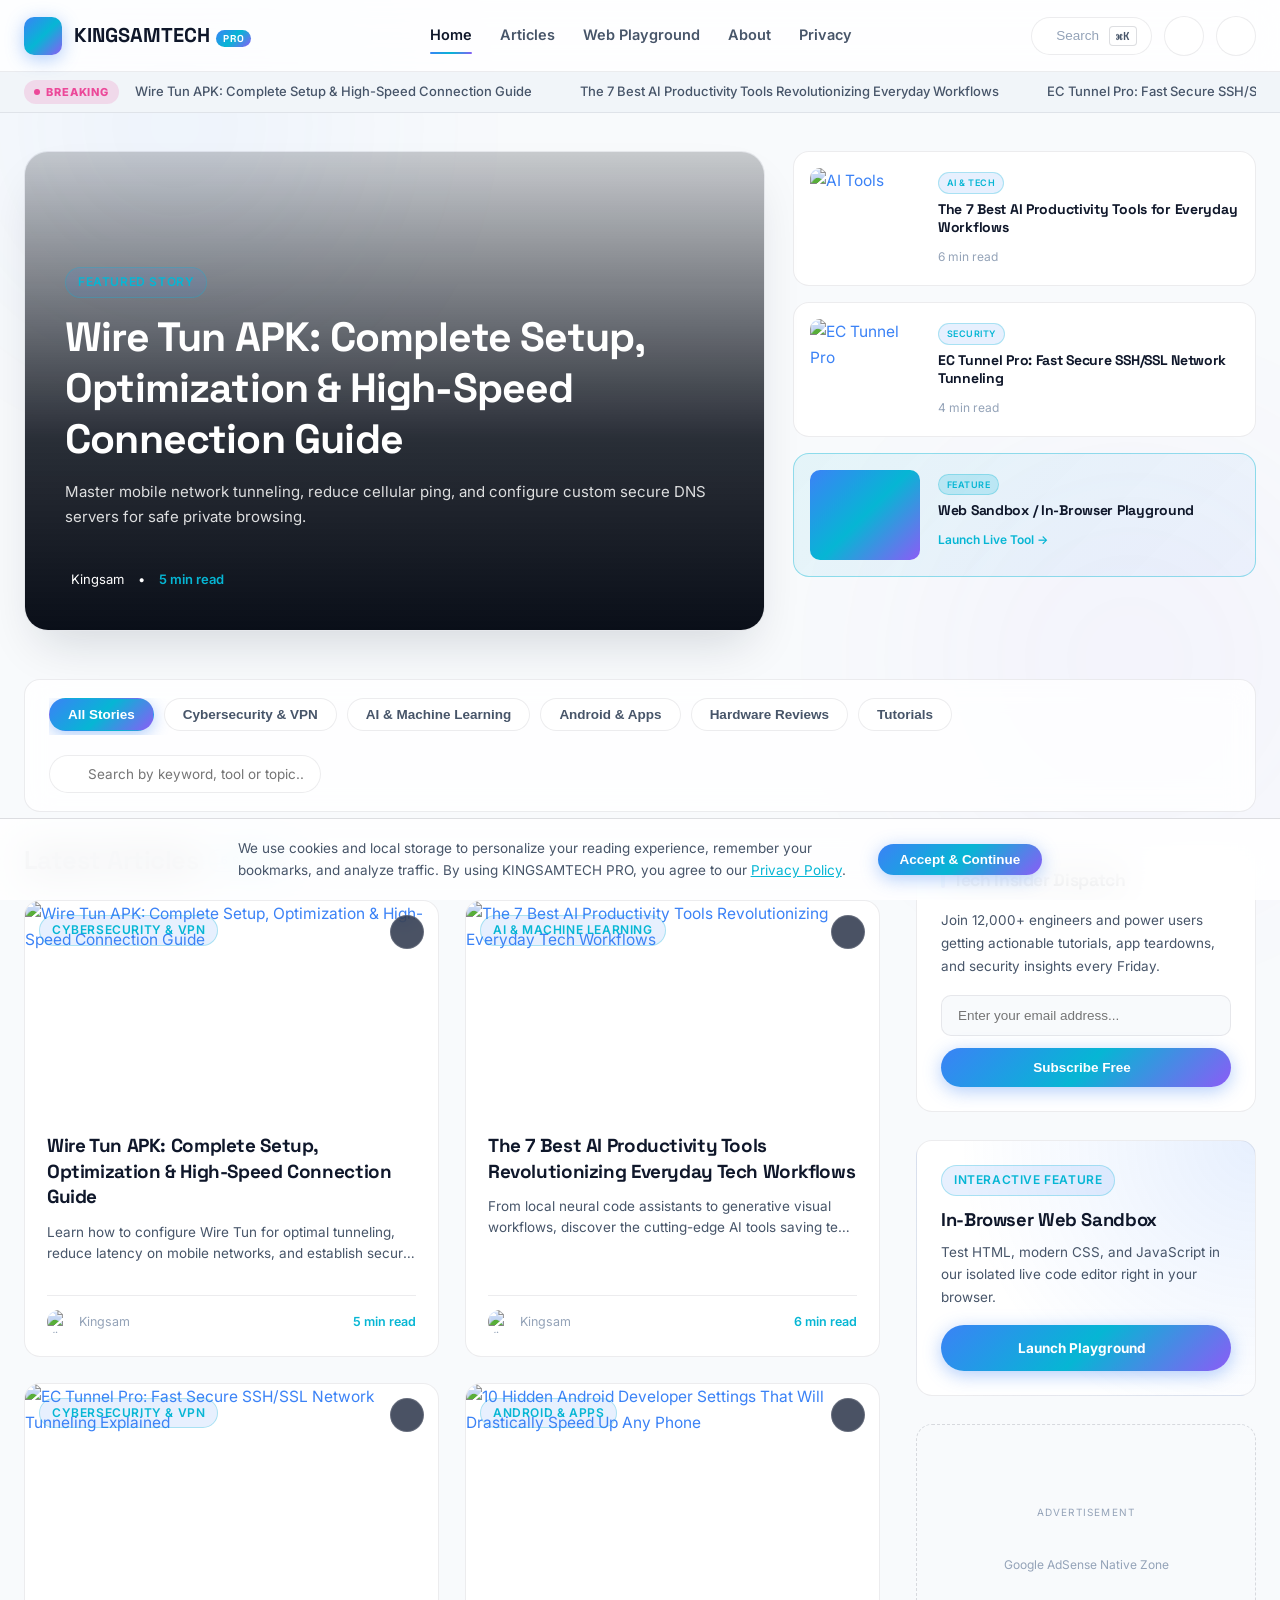
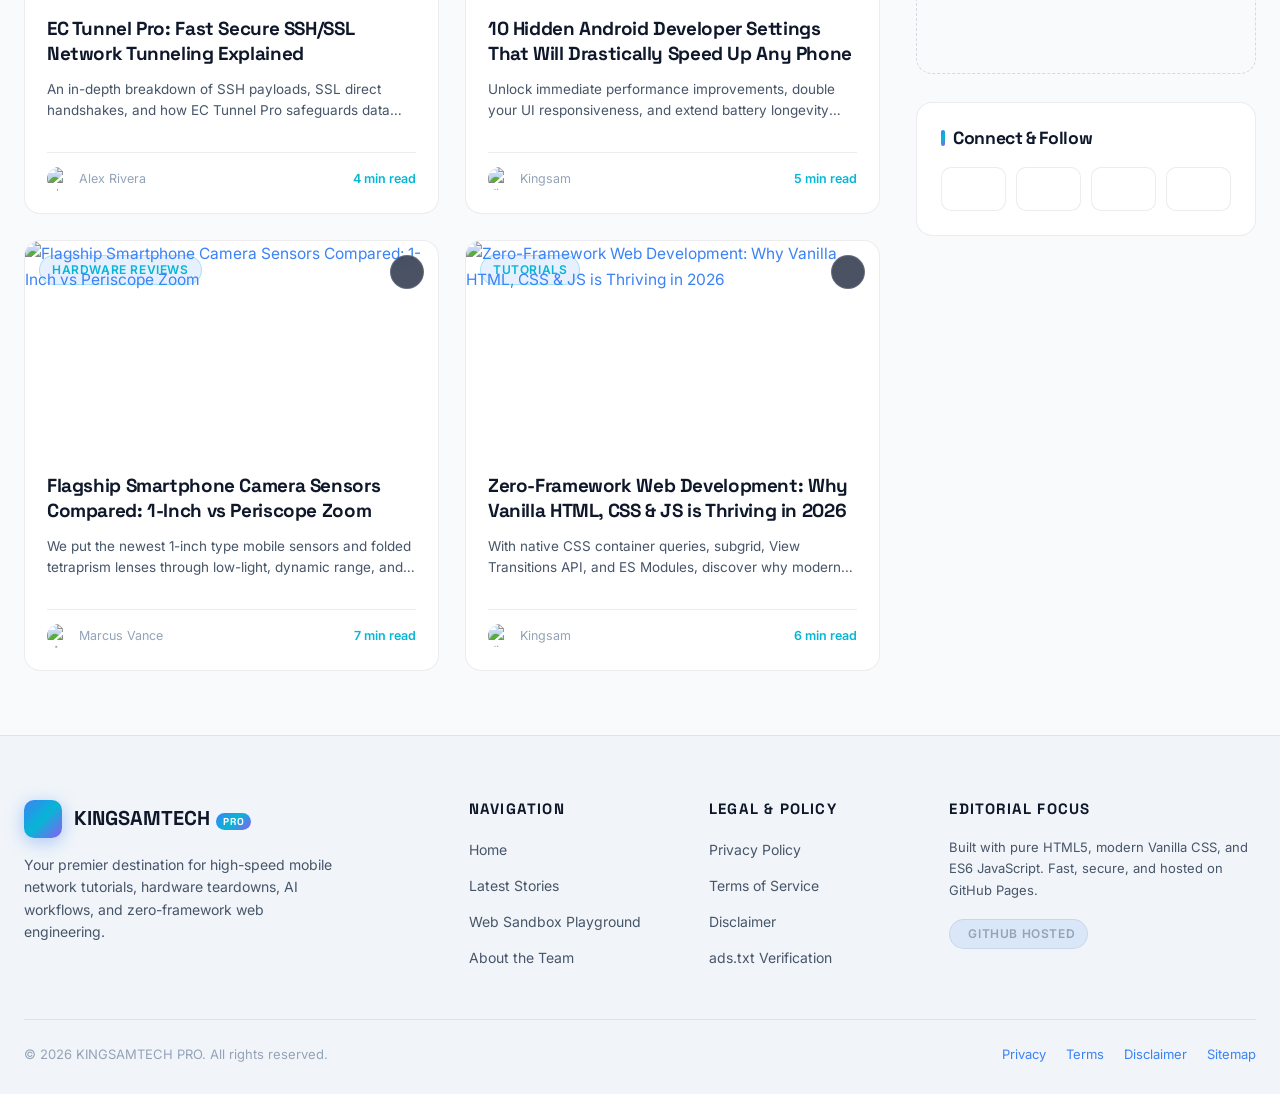
==== index.html @ 5df9e719 "feat: initial release of KINGSAMTECH PRO modern tech blog" ====
<!DOCTYPE html>
<html lang="en" data-theme="dark">
<head>
  <meta charset="UTF-8"/>
  <meta name="viewport" content="width=device-width, initial-scale=1.0"/>
  <title>KINGSAMTECH PRO — Modern Tech News, Reviews &amp; Tutorials</title>
  <meta name="description" content="Discover cutting-edge technology reviews, AI workflows, Android optimization guides, network security tutorials, and modern digital insights."/>
  <meta name="theme-color" content="#050a14"/>

  <!-- Open Graph & Social Meta -->
  <meta property="og:type" content="website"/>
  <meta property="og:title" content="KINGSAMTECH PRO — Modern Tech News, Reviews &amp; Tutorials"/>
  <meta property="og:description" content="The premier destination for in-depth tech tutorials, gadget teardowns, and AI productivity tools."/>
  <meta property="og:image" content="https://images.unsplash.com/photo-1544197150-b99a580bb7a8?auto=format&fit=crop&w=1200&q=80"/>
  <meta name="twitter:card" content="summary_large_image"/>

  <!-- Google Fonts: Space Grotesk & Inter -->
  <link rel="preconnect" href="https://fonts.googleapis.com"/>
  <link rel="preconnect" href="https://fonts.gstatic.com" crossorigin/>
  <link href="https://fonts.googleapis.com/css2?family=Inter:wght@400;500;600;700;800&family=Space+Grotesk:wght@500;600;700;800&family=JetBrains+Mono:wght@500;700&display=swap" rel="stylesheet"/>

  <!-- Phosphor Icons -->
  <link rel="stylesheet" href="https://unpkg.com/@phosphor-icons/web@2.1.1/src/regular/style.css"/>
  <link rel="stylesheet" href="https://unpkg.com/@phosphor-icons/web@2.1.1/src/fill/style.css"/>

  <!-- Core & Components Styles -->
  <link rel="stylesheet" href="assets/css/style.css"/>
  <link rel="stylesheet" href="assets/css/components.css"/>
</head>
<body>

  <!-- Sticky Glassmorphic Header -->
  <header class="site-header">
    <div class="container header-inner">
      <a href="index.html" class="brand-logo">
        <div class="brand-icon">
          <i class="ph ph-cpu"></i>
        </div>
        <span>KINGSAMTECH<span class="brand-pro">PRO</span></span>
      </a>

      <!-- Desktop Nav -->
      <nav class="nav-menu">
        <a href="index.html" class="nav-link active">Home</a>
        <a href="index.html#stories" class="nav-link">Articles</a>
        <a href="playground.html" class="nav-link">
          <i class="ph ph-browsers" style="vertical-align: -1px;"></i> Web Playground
        </a>
        <a href="about.html" class="nav-link">About</a>
        <a href="privacy.html" class="nav-link">Privacy</a>
      </nav>

      <!-- Action Buttons -->
      <div class="header-actions">
        <!-- Quick Search / Command Palette trigger -->
        <button class="search-trigger-btn" aria-label="Open Command Palette (Cmd+K)">
          <i class="ph ph-magnifying-glass"></i>
          <span>Search</span>
          <kbd class="kbd-shortcut">⌘K</kbd>
        </button>

        <!-- Bookmarks Read Later Button -->
        <button class="action-icon-btn open-bookmarks-trigger" title="Saved Stories" aria-label="Saved Bookmarks">
          <i class="ph ph-bookmark-simple"></i>
          <span class="badge-count bookmark-count-badge" style="display: none;">0</span>
        </button>

        <!-- Dark/Light Theme Toggle -->
        <button class="action-icon-btn theme-toggle-btn" title="Toggle Theme" aria-label="Toggle Theme">
          <i class="ph ph-sun"></i>
        </button>

        <!-- Mobile Menu Trigger -->
        <button class="action-icon-btn mobile-menu-btn" id="mobile-drawer-toggle" aria-label="Open Menu">
          <i class="ph ph-list"></i>
        </button>
      </div>
    </div>
  </header>

  <!-- Mobile Drawer Backdrop & Drawer -->
  <div id="drawer-backdrop" style="position: fixed; inset: 0; background: rgba(0,0,0,0.7); z-index: 2050; opacity: 0; visibility: hidden; transition: all 0.3s;"></div>
  <div id="mobile-drawer" style="position: fixed; top: 0; left: 0; width: 280px; height: 100vh; background: var(--bg-surface-elevated); z-index: 2100; transform: translateX(-100%); transition: transform 0.3s ease; padding: 24px; display: flex; flex-direction: column; gap: 20px;">
    <div style="display: flex; align-items: center; justify-content: space-between;">
      <span style="font-weight: 800; font-family: var(--font-heading);">MENU</span>
      <button id="mobile-drawer-close" style="background: none; border: none; color: var(--text-primary); font-size: 20px; cursor: pointer;">
        <i class="ph ph-x"></i>
      </button>
    </div>
    <div style="display: flex; flex-direction: column; gap: 14px; font-size: 16px; font-weight: 600;">
      <a href="index.html" style="color: var(--text-primary);">Home</a>
      <a href="index.html#stories" style="color: var(--text-secondary);">Latest Stories</a>
      <a href="playground.html" style="color: var(--accent-cyan);"><i class="ph ph-browsers"></i> Web Playground</a>
      <a href="about.html" style="color: var(--text-secondary);">About Us</a>
      <a href="privacy.html" style="color: var(--text-secondary);">Privacy Policy</a>
    </div>
  </div>

  <!-- Breaking Tech News Ticker -->
  <div class="news-ticker">
    <div class="container ticker-inner">
      <div class="ticker-badge">
        <span class="ticker-pulse"></span>
        <span>Breaking</span>
      </div>
      <div class="ticker-content">
        <div class="ticker-track">
          <a href="article.html?id=wire-tun-vpn-guide">Wire Tun APK: Complete Setup &amp; High-Speed Connection Guide</a>
          <a href="article.html?id=top-ai-productivity-tools-2026">The 7 Best AI Productivity Tools Revolutionizing Everyday Workflows</a>
          <a href="article.html?id=ec-tunnel-pro-setup">EC Tunnel Pro: Fast Secure SSH/SSL Network Tunneling Explained</a>
          <a href="playground.html">Try our new In-Browser Web Sandbox Playground!</a>
        </div>
      </div>
    </div>
  </div>

  <!-- Hero Section -->
  <section class="hero-section">
    <div class="container">
      <div class="hero-grid">
        <!-- Main Featured Card -->
        <a href="article.html?id=wire-tun-vpn-guide" class="hero-main-card" style="background-image: url('https://images.unsplash.com/photo-1544197150-b99a580bb7a8?auto=format&fit=crop&w=1200&q=80');">
          <div class="hero-content">
            <span class="badge" style="width: fit-content;">Featured Story</span>
            <h1 style="color: #fff; font-size: clamp(1.8rem, 3.2vw, 2.6rem);">Wire Tun APK: Complete Setup, Optimization &amp; High-Speed Connection Guide</h1>
            <p style="color: rgba(255, 255, 255, 0.85); font-size: 15px; max-width: 680px;">
              Master mobile network tunneling, reduce cellular ping, and configure custom secure DNS servers for safe private browsing.
            </p>
            <div style="display: flex; align-items: center; gap: 14px; color: #fff; font-size: 13px; margin-top: 6px;">
              <span style="display: flex; align-items: center; gap: 6px;"><i class="ph ph-user-circle"></i> Kingsam</span>
              <span>•</span>
              <span style="color: var(--accent-cyan); font-weight: 600;"><i class="ph ph-clock"></i> 5 min read</span>
            </div>
          </div>
        </a>

        <!-- Side Trending Column -->
        <div class="hero-side-column">
          <a href="article.html?id=top-ai-productivity-tools-2026" class="hero-side-card">
            <div class="hero-thumb-wrap">
              <img src="https://images.unsplash.com/photo-1677442136019-21780ecad995?auto=format&fit=crop&w=300&q=80" alt="AI Tools"/>
            </div>
            <div>
              <span class="badge" style="font-size: 9px; padding: 2px 8px; margin-bottom: 6px;">AI &amp; Tech</span>
              <h4 style="font-size: 14px; line-height: 1.35; margin-bottom: 6px;">The 7 Best AI Productivity Tools for Everyday Workflows</h4>
              <span style="font-size: 12px; color: var(--text-muted);"><i class="ph ph-clock"></i> 6 min read</span>
            </div>
          </a>

          <a href="article.html?id=ec-tunnel-pro-setup" class="hero-side-card">
            <div class="hero-thumb-wrap">
              <img src="https://images.unsplash.com/photo-1526374965328-7f61d4dc18c5?auto=format&fit=crop&w=300&q=80" alt="EC Tunnel Pro"/>
            </div>
            <div>
              <span class="badge" style="font-size: 9px; padding: 2px 8px; margin-bottom: 6px;">Security</span>
              <h4 style="font-size: 14px; line-height: 1.35; margin-bottom: 6px;">EC Tunnel Pro: Fast Secure SSH/SSL Network Tunneling</h4>
              <span style="font-size: 12px; color: var(--text-muted);"><i class="ph ph-clock"></i> 4 min read</span>
            </div>
          </a>

          <a href="playground.html" class="hero-side-card" style="border-color: rgba(6, 182, 212, 0.4); background: linear-gradient(135deg, rgba(6, 182, 212, 0.08), rgba(59, 130, 246, 0.05));">
            <div class="hero-thumb-wrap" style="background: var(--grad-primary); display: flex; align-items: center; justify-content: center; color: #fff; font-size: 32px;">
              <i class="ph ph-browsers"></i>
            </div>
            <div>
              <span class="badge" style="font-size: 9px; padding: 2px 8px; margin-bottom: 6px; background: rgba(6, 182, 212, 0.2);">Feature</span>
              <h4 style="font-size: 14px; line-height: 1.35; margin-bottom: 6px;">Web Sandbox / In-Browser Playground</h4>
              <span style="font-size: 12px; color: var(--accent-cyan); font-weight: 600;">Launch Live Tool &rarr;</span>
            </div>
          </a>
        </div>
      </div>
    </div>
  </section>

  <!-- Filter & Search Section -->
  <section class="filter-section" id="stories">
    <div class="container">
      <div class="filter-bar">
        <!-- Horizontal Scrollable Category Pills -->
        <div class="category-pills">
          <button class="cat-pill active" data-cat="all">All Stories</button>
          <button class="cat-pill" data-cat="vpn">Cybersecurity &amp; VPN</button>
          <button class="cat-pill" data-cat="ai">AI &amp; Machine Learning</button>
          <button class="cat-pill" data-cat="android">Android &amp; Apps</button>
          <button class="cat-pill" data-cat="reviews">Hardware Reviews</button>
          <button class="cat-pill" data-cat="tutorials">Tutorials</button>
        </div>

        <!-- Real-Time Search Box -->
        <div class="search-input-wrap">
          <i class="ph ph-magnifying-glass search-icon"></i>
          <input type="text" id="main-search-input" placeholder="Search by keyword, tool or topic..." autocomplete="off"/>
        </div>
      </div>
    </div>
  </section>

  <!-- Main Content Layout -->
  <main class="container main-layout">
    <!-- Left Column: Articles Grid -->
    <div>
      <div style="display: flex; align-items: center; justify-content: space-between; margin-bottom: 24px;">
        <h2 style="font-size: 1.6rem; display: flex; align-items: center; gap: 10px;">
          <span>Latest Articles</span>
          <span class="badge" id="search-result-count" style="font-size: 11px;">6 stories</span>
        </h2>
      </div>

      <div class="posts-grid" id="articles-grid">
        <!-- Rendered dynamically by search.js -->
      </div>
    </div>

    <!-- Right Column: Sidebar -->
    <aside class="sidebar">
      <!-- Newsletter Card -->
      <div class="widget-card">
        <h3 class="widget-title">Tech Insider Dispatch</h3>
        <p style="font-size: 13.5px; color: var(--text-secondary); margin-bottom: 18px;">
          Join 12,000+ engineers and power users getting actionable tutorials, app teardowns, and security insights every Friday.
        </p>
        <form class="newsletter-form">
          <input type="email" class="newsletter-input" placeholder="Enter your email address..." required/>
          <button type="submit" class="btn-primary" style="width: 100%;">
            <span>Subscribe Free</span>
            <i class="ph ph-arrow-right"></i>
          </button>
        </form>
      </div>

      <!-- In-Browser Sandbox Promo -->
      <div class="widget-card" style="background: radial-gradient(circle at top right, rgba(59,130,246,0.12), transparent 70%), var(--bg-surface);">
        <span class="badge" style="margin-bottom: 12px;">Interactive Feature</span>
        <h3 style="font-size: 1.15rem; margin-bottom: 10px;">In-Browser Web Sandbox</h3>
        <p style="font-size: 13.5px; color: var(--text-secondary); margin-bottom: 16px;">
          Test HTML, modern CSS, and JavaScript in our isolated live code editor right in your browser.
        </p>
        <a href="playground.html" class="btn-primary" style="display: inline-flex; width: 100%; text-decoration: none;">
          <span>Launch Playground</span>
          <i class="ph ph-browsers"></i>
        </a>
      </div>

      <!-- Responsive AdSense Ad Slot Placeholder -->
      <div class="widget-card ad-slot">
        <span class="ad-label">Advertisement</span>
        <!-- Google AdSense Responsive Unit -->
        <ins class="adsbygoogle"
             style="display:block"
             data-ad-client="ca-pub-6694858954651374"
             data-ad-slot="auto"
             data-ad-format="auto"
             data-full-width-responsive="true"></ins>
        <div style="font-size: 12px; color: var(--text-muted); padding: 20px;">
          <i class="ph ph-sparkle" style="color: var(--accent-cyan); font-size: 20px; display: block; margin-bottom: 6px;"></i>
          Google AdSense Native Zone
        </div>
      </div>

      <!-- Social Communities -->
      <div class="widget-card">
        <h3 class="widget-title">Connect &amp; Follow</h3>
        <div style="display: grid; grid-template-columns: repeat(4, 1fr); gap: 10px; text-align: center;">
          <a href="https://x.com" target="_blank" rel="noopener" class="action-icon-btn" style="width: auto; height: 44px; border-radius: var(--radius-sm);">
            <i class="ph ph-x-logo"></i>
          </a>
          <a href="https://youtube.com" target="_blank" rel="noopener" class="action-icon-btn" style="width: auto; height: 44px; border-radius: var(--radius-sm);">
            <i class="ph ph-youtube-logo"></i>
          </a>
          <a href="https://github.com" target="_blank" rel="noopener" class="action-icon-btn" style="width: auto; height: 44px; border-radius: var(--radius-sm);">
            <i class="ph ph-github-logo"></i>
          </a>
          <a href="https://telegram.org" target="_blank" rel="noopener" class="action-icon-btn" style="width: auto; height: 44px; border-radius: var(--radius-sm);">
            <i class="ph ph-telegram-logo"></i>
          </a>
        </div>
      </div>
    </aside>
  </main>

  <!-- Cookie Consent Banner -->
  <div class="cookie-banner" id="cookie-consent-banner">
    <p style="margin: 0; font-size: 13.5px; color: var(--text-secondary); max-width: 620px;">
      We use cookies and local storage to personalize your reading experience, remember your bookmarks, and analyze traffic. By using KINGSAMTECH PRO, you agree to our <a href="privacy.html" style="color: var(--accent-cyan); text-decoration: underline;">Privacy Policy</a>.
    </p>
    <button class="btn-primary" id="cookie-accept-btn" style="padding: 8px 22px;">Accept &amp; Continue</button>
  </div>

  <!-- Modern Site Footer -->
  <footer class="site-footer">
    <div class="container">
      <div class="footer-grid">
        <div class="footer-col">
          <a href="index.html" class="brand-logo" style="margin-bottom: 16px;">
            <div class="brand-icon"><i class="ph ph-cpu"></i></div>
            <span>KINGSAMTECH<span class="brand-pro">PRO</span></span>
          </a>
          <p style="font-size: 14px; color: var(--text-secondary); line-height: 1.6; max-width: 320px;">
            Your premier destination for high-speed mobile network tutorials, hardware teardowns, AI workflows, and zero-framework web engineering.
          </p>
        </div>

        <div class="footer-col">
          <h4>Navigation</h4>
          <ul class="footer-links">
            <li><a href="index.html">Home</a></li>
            <li><a href="index.html#stories">Latest Stories</a></li>
            <li><a href="playground.html">Web Sandbox Playground</a></li>
            <li><a href="about.html">About the Team</a></li>
          </ul>
        </div>

        <div class="footer-col">
          <h4>Legal &amp; Policy</h4>
          <ul class="footer-links">
            <li><a href="privacy.html">Privacy Policy</a></li>
            <li><a href="terms.html">Terms of Service</a></li>
            <li><a href="disclaimer.html">Disclaimer</a></li>
            <li><a href="ads.txt">ads.txt Verification</a></li>
          </ul>
        </div>

        <div class="footer-col">
          <h4>Editorial Focus</h4>
          <p style="font-size: 13px; color: var(--text-secondary); margin-bottom: 14px;">
            Built with pure HTML5, modern Vanilla CSS, and ES6 JavaScript. Fast, secure, and hosted on GitHub Pages.
          </p>
          <span class="badge" style="border-color: var(--border-subtle); color: var(--text-muted);">
            <i class="ph ph-git-branch"></i> GitHub Hosted
          </span>
        </div>
      </div>

      <div class="sub-footer">
        <div>
          &copy; <script>document.write(new Date().getFullYear())</script> KINGSAMTECH PRO. All rights reserved.
        </div>
        <div style="display: flex; gap: 20px;">
          <a href="privacy.html">Privacy</a>
          <a href="terms.html">Terms</a>
          <a href="disclaimer.html">Disclaimer</a>
          <a href="sitemap.xml">Sitemap</a>
        </div>
      </div>
    </div>
  </footer>

  <!-- Core Scripts -->
  <script src="assets/js/articles-data.js"></script>
  <script src="assets/js/bookmarks.js"></script>
  <script src="assets/js/search.js"></script>
  <script src="assets/js/command-palette.js"></script>
  <script src="assets/js/app.js"></script>
</body>
</html>
---- assets/css/style.css ----
/* ============================================================
   KINGSAMTECH PRO — Modern Design System & Base CSS
   Tech Blue / Cyan Glow / Deep Midnight / Glassmorphism
   ============================================================ */

:root {
  /* Color Palette - Dark Mode Default */
  --bg-primary: #050a14;
  --bg-secondary: #0a1224;
  --bg-surface: #0e1830;
  --bg-surface-elevated: #142244;
  --bg-glass: rgba(14, 24, 48, 0.72);
  --bg-glass-hover: rgba(20, 34, 68, 0.85);

  /* Accents & Brand Gradients */
  --accent-blue: #3b82f6;
  --accent-cyan: #06b6d4;
  --accent-violet: #8b5cf6;
  --accent-pink: #ec4899;
  --accent-emerald: #10b981;
  --accent-amber: #f59e0b;

  --grad-primary: linear-gradient(135deg, #3b82f6 0%, #06b6d4 50%, #8b5cf6 100%);
  --grad-surface: linear-gradient(180deg, rgba(255, 255, 255, 0.04) 0%, rgba(255, 255, 255, 0.01) 100%);
  --grad-glow: radial-gradient(circle, rgba(59, 130, 246, 0.3) 0%, rgba(6, 182, 212, 0.1) 45%, transparent 70%);

  /* Text & Borders */
  --text-primary: #f1f5f9;
  --text-secondary: #94a3b8;
  --text-muted: #64748b;
  --border-subtle: rgba(255, 255, 255, 0.08);
  --border-medium: rgba(255, 255, 255, 0.14);
  --border-glow: rgba(59, 130, 246, 0.4);

  /* Shadows */
  --shadow-sm: 0 2px 8px rgba(0, 0, 0, 0.3);
  --shadow-md: 0 10px 30px -10px rgba(2, 8, 23, 0.6);
  --shadow-lg: 0 20px 45px -12px rgba(2, 8, 23, 0.8);
  --shadow-glow: 0 0 28px -4px rgba(59, 130, 246, 0.35);

  /* Layout & Sizing */
  --container-max: 1360px;
  --header-height: 72px;
  --radius-xs: 6px;
  --radius-sm: 10px;
  --radius-md: 16px;
  --radius-lg: 24px;
  --radius-full: 9999px;

  /* Transitions */
  --ease-spring: cubic-bezier(0.22, 1, 0.36, 1);
  --trans-fast: 0.18s ease;
  --trans-medium: 0.3s var(--ease-spring);
  --trans-slow: 0.5s var(--ease-spring);

  /* Fonts */
  --font-heading: 'Space Grotesk', -apple-system, BlinkMacSystemFont, sans-serif;
  --font-body: 'Inter', -apple-system, BlinkMacSystemFont, sans-serif;
  --font-mono: 'JetBrains Mono', SFMono-Regular, Menlo, Monaco, Consolas, monospace;
}

/* Light Mode Overrides */
[data-theme="light"] {
  --bg-primary: #f8fafc;
  --bg-secondary: #f1f5f9;
  --bg-surface: #ffffff;
  --bg-surface-elevated: #ffffff;
  --bg-glass: rgba(255, 255, 255, 0.82);
  --bg-glass-hover: rgba(255, 255, 255, 0.95);

  --text-primary: #0f172a;
  --text-secondary: #475569;
  --text-muted: #94a3b8;
  --border-subtle: rgba(15, 23, 42, 0.08);
  --border-medium: rgba(15, 23, 42, 0.14);
  --border-glow: rgba(59, 130, 246, 0.4);

  --shadow-sm: 0 2px 8px rgba(15, 23, 42, 0.05);
  --shadow-md: 0 12px 32px -10px rgba(15, 23, 42, 0.12);
  --shadow-lg: 0 24px 50px -15px rgba(15, 23, 42, 0.16);
  --shadow-glow: 0 0 25px -4px rgba(59, 130, 246, 0.22);
}

/* Base Reset */
*, *::before, *::after {
  box-sizing: border-box;
  margin: 0;
  padding: 0;
}

html {
  scroll-behavior: smooth;
  scroll-padding-top: calc(var(--header-height) + 24px);
  -webkit-font-smoothing: antialiased;
  -moz-osx-font-smoothing: grayscale;
}

body {
  font-family: var(--font-body);
  background-color: var(--bg-primary);
  color: var(--text-primary);
  line-height: 1.68;
  font-size: 15.5px;
  overflow-x: hidden;
  transition: background-color var(--trans-slow), color var(--trans-slow);
  position: relative;
  min-height: 100vh;
}

/* Ambient Floating Glow Orbs */
body::before, body::after {
  content: '';
  position: fixed;
  border-radius: 50%;
  pointer-events: none;
  z-index: -1;
  filter: blur(100px);
  opacity: 0.45;
  transition: opacity var(--trans-slow);
}

body::before {
  width: 550px;
  height: 550px;
  top: -150px;
  left: -100px;
  background: radial-gradient(circle, rgba(59, 130, 246, 0.45), transparent 70%);
  animation: floatOrb 22s ease-in-out infinite alternate;
}

body::after {
  width: 600px;
  height: 600px;
  top: 40%;
  right: -150px;
  background: radial-gradient(circle, rgba(139, 92, 246, 0.35), transparent 70%);
  animation: floatOrb 26s ease-in-out infinite alternate-reverse;
}

[data-theme="light"] body::before,
[data-theme="light"] body::after {
  opacity: 0.18;
}

@keyframes floatOrb {
  0% { transform: translate(0, 0) scale(1); }
  50% { transform: translate(60px, 40px) scale(1.1); }
  100% { transform: translate(-40px, 80px) scale(0.95); }
}

/* Typography */
h1, h2, h3, h4, h5, h6 {
  font-family: var(--font-heading);
  font-weight: 700;
  color: var(--text-primary);
  line-height: 1.25;
  letter-spacing: -0.02em;
}

h1 { font-size: clamp(2.2rem, 4vw, 3.4rem); }
h2 { font-size: clamp(1.6rem, 2.8vw, 2.2rem); }
h3 { font-size: clamp(1.25rem, 2vw, 1.55rem); }
h4 { font-size: 1.15rem; }

p { margin-bottom: 1.2rem; }
p:last-child { margin-bottom: 0; }

a {
  color: var(--accent-blue);
  text-decoration: none;
  transition: color var(--trans-fast);
}

a:hover {
  color: var(--accent-cyan);
}

img {
  max-width: 100%;
  height: auto;
  display: block;
}

/* Custom Scrollbar */
::-webkit-scrollbar {
  width: 10px;
  height: 10px;
}
::-webkit-scrollbar-track {
  background: var(--bg-primary);
}
::-webkit-scrollbar-thumb {
  background: var(--bg-surface-elevated);
  border-radius: var(--radius-full);
  border: 2px solid var(--bg-primary);
}
::-webkit-scrollbar-thumb:hover {
  background: var(--accent-blue);
}

/* Utility Classes */
.container {
  max-width: var(--container-max);
  margin: 0 auto;
  padding: 0 24px;
}

.gradient-text {
  background: var(--grad-primary);
  -webkit-background-clip: text;
  -webkit-text-fill-color: transparent;
  display: inline-block;
}

.glass-panel {
  background: var(--bg-glass);
  backdrop-filter: blur(16px);
  -webkit-backdrop-filter: blur(16px);
  border: 1px solid var(--border-subtle);
  border-radius: var(--radius-md);
  box-shadow: var(--shadow-md);
}

.badge {
  display: inline-flex;
  align-items: center;
  gap: 6px;
  padding: 4px 12px;
  font-size: 12px;
  font-weight: 600;
  text-transform: uppercase;
  letter-spacing: 0.05em;
  border-radius: var(--radius-full);
  background: rgba(59, 130, 246, 0.12);
  color: var(--accent-cyan);
  border: 1px solid rgba(6, 182, 212, 0.28);
}
---- assets/css/components.css ----
/* ============================================================
   KINGSAMTECH PRO — Components CSS
   Header, Cards, Command Palette, Audio Reader, TOC, Sidebar
   ============================================================ */

/* ---------- 1. Sticky Navigation Header ---------- */
.site-header {
  position: sticky;
  top: 0;
  z-index: 1000;
  height: var(--header-height);
  background: var(--bg-glass);
  backdrop-filter: blur(18px);
  -webkit-backdrop-filter: blur(18px);
  border-bottom: 1px solid var(--border-subtle);
  transition: background-color var(--trans-medium), border-color var(--trans-medium);
}

.header-inner {
  display: flex;
  align-items: center;
  justify-content: space-between;
  height: 100%;
  gap: 20px;
}

.brand-logo {
  display: flex;
  align-items: center;
  gap: 12px;
  font-family: var(--font-heading);
  font-size: 20px;
  font-weight: 800;
  color: var(--text-primary);
  text-decoration: none;
}

.brand-icon {
  width: 38px;
  height: 38px;
  border-radius: var(--radius-sm);
  background: var(--grad-primary);
  display: flex;
  align-items: center;
  justify-content: center;
  color: #fff;
  font-size: 20px;
  box-shadow: 0 4px 18px rgba(59, 130, 246, 0.4);
  transition: transform var(--trans-medium);
}

.brand-logo:hover .brand-icon {
  transform: rotate(10deg) scale(1.08);
}

.brand-pro {
  font-size: 10px;
  font-weight: 800;
  padding: 2px 7px;
  border-radius: var(--radius-full);
  background: var(--grad-primary);
  color: #fff;
  margin-left: 6px;
  letter-spacing: 0.08em;
  text-transform: uppercase;
}

.nav-menu {
  display: flex;
  align-items: center;
  gap: 28px;
  list-style: none;
}

.nav-link {
  font-size: 14.5px;
  font-weight: 600;
  color: var(--text-secondary);
  position: relative;
  padding: 6px 0;
  transition: color var(--trans-fast);
}

.nav-link:hover, .nav-link.active {
  color: var(--text-primary);
}

.nav-link::after {
  content: '';
  position: absolute;
  bottom: 0;
  left: 0;
  width: 0;
  height: 2px;
  background: var(--grad-primary);
  border-radius: 2px;
  transition: width var(--trans-medium);
}

.nav-link:hover::after, .nav-link.active::after {
  width: 100%;
}

.header-actions {
  display: flex;
  align-items: center;
  gap: 12px;
}

/* Quick Search Button / Command Palette Trigger */
.search-trigger-btn {
  display: flex;
  align-items: center;
  gap: 10px;
  padding: 8px 14px;
  border-radius: var(--radius-full);
  background: var(--bg-surface);
  border: 1px solid var(--border-subtle);
  color: var(--text-muted);
  font-size: 13.5px;
  cursor: pointer;
  transition: border-color var(--trans-fast), background-color var(--trans-fast), transform var(--trans-fast);
}

.search-trigger-btn:hover {
  border-color: var(--accent-blue);
  color: var(--text-primary);
  transform: translateY(-1px);
}

.kbd-shortcut {
  display: inline-flex;
  align-items: center;
  padding: 2px 6px;
  border-radius: 4px;
  font-size: 11px;
  font-weight: 700;
  background: var(--bg-surface-elevated);
  border: 1px solid var(--border-medium);
  color: var(--text-secondary);
  font-family: var(--font-mono);
}

.action-icon-btn {
  width: 40px;
  height: 40px;
  border-radius: var(--radius-full);
  border: 1px solid var(--border-subtle);
  background: var(--bg-surface);
  color: var(--text-secondary);
  display: flex;
  align-items: center;
  justify-content: center;
  font-size: 18px;
  cursor: pointer;
  transition: all var(--trans-fast);
  position: relative;
}

.action-icon-btn:hover {
  background: var(--bg-surface-elevated);
  color: var(--accent-cyan);
  border-color: var(--accent-blue);
  transform: translateY(-2px);
}

.badge-count {
  position: absolute;
  top: -4px;
  right: -4px;
  width: 18px;
  height: 18px;
  border-radius: 50%;
  background: var(--accent-pink);
  color: #fff;
  font-size: 10px;
  font-weight: 800;
  display: flex;
  align-items: center;
  justify-content: center;
}

.mobile-menu-btn {
  display: none;
}

/* ---------- 2. Breaking Tech Ticker ---------- */
.news-ticker {
  background: var(--bg-secondary);
  border-bottom: 1px solid var(--border-subtle);
  padding: 8px 0;
  font-size: 13px;
  overflow: hidden;
}

.ticker-inner {
  display: flex;
  align-items: center;
  gap: 16px;
}

.ticker-badge {
  display: inline-flex;
  align-items: center;
  gap: 6px;
  padding: 3px 10px;
  border-radius: var(--radius-full);
  background: rgba(236, 72, 153, 0.16);
  color: var(--accent-pink);
  font-weight: 800;
  font-size: 11px;
  text-transform: uppercase;
  letter-spacing: 0.08em;
  flex-shrink: 0;
}

.ticker-pulse {
  width: 6px;
  height: 6px;
  border-radius: 50%;
  background: var(--accent-pink);
  animation: pulseDot 1.4s infinite;
}

@keyframes pulseDot {
  0% { transform: scale(0.9); opacity: 1; }
  50% { transform: scale(1.6); opacity: 0.4; }
  100% { transform: scale(0.9); opacity: 1; }
}

.ticker-content {
  flex: 1;
  white-space: nowrap;
  overflow: hidden;
  position: relative;
}

.ticker-track {
  display: inline-flex;
  gap: 48px;
  animation: tickerSlide 38s linear infinite;
}

.ticker-track:hover {
  animation-play-state: paused;
}

.ticker-track a {
  color: var(--text-secondary);
  font-weight: 500;
}
.ticker-track a:hover {
  color: var(--accent-cyan);
}

@keyframes tickerSlide {
  0% { transform: translateX(0); }
  100% { transform: translateX(-50%); }
}

/* ---------- 3. Hero Section ---------- */
.hero-section {
  padding: 38px 0 48px;
}

.hero-grid {
  display: grid;
  grid-template-columns: 1.6fr 1fr;
  gap: 28px;
}

.hero-main-card {
  position: relative;
  border-radius: var(--radius-lg);
  overflow: hidden;
  min-height: 480px;
  display: flex;
  flex-direction: column;
  justify-content: flex-end;
  padding: 40px;
  background-size: cover;
  background-position: center;
  border: 1px solid var(--border-subtle);
  box-shadow: var(--shadow-lg);
  transition: transform var(--trans-medium), box-shadow var(--trans-medium);
  text-decoration: none;
}

.hero-main-card:hover {
  transform: translateY(-4px);
  box-shadow: var(--shadow-glow);
}

.hero-main-card::before {
  content: '';
  position: absolute;
  inset: 0;
  background: linear-gradient(180deg, rgba(5, 10, 20, 0.2) 0%, rgba(5, 10, 20, 0.85) 60%, rgba(5, 10, 20, 0.98) 100%);
  z-index: 1;
}

.hero-content {
  position: relative;
  z-index: 2;
  display: flex;
  flex-direction: column;
  gap: 14px;
}

.hero-side-column {
  display: flex;
  flex-direction: column;
  gap: 16px;
}

.hero-side-card {
  display: grid;
  grid-template-columns: 110px 1fr;
  gap: 18px;
  padding: 16px;
  border-radius: var(--radius-md);
  background: var(--bg-surface);
  border: 1px solid var(--border-subtle);
  text-decoration: none;
  transition: all var(--trans-medium);
}

.hero-side-card:hover {
  transform: translateX(4px);
  border-color: var(--accent-blue);
  box-shadow: var(--shadow-md);
}

.hero-thumb-wrap {
  position: relative;
  border-radius: var(--radius-sm);
  overflow: hidden;
  height: 90px;
}

.hero-thumb-wrap img {
  width: 100%;
  height: 100%;
  object-fit: cover;
  transition: transform var(--trans-slow);
}

.hero-side-card:hover .hero-thumb-wrap img {
  transform: scale(1.08);
}

/* ---------- 4. Filter Bar & Search ---------- */
.filter-section {
  margin-bottom: 32px;
}

.filter-bar {
  display: flex;
  align-items: center;
  justify-content: space-between;
  gap: 20px;
  flex-wrap: wrap;
  padding: 18px 24px;
  border-radius: var(--radius-md);
  background: var(--bg-glass);
  border: 1px solid var(--border-subtle);
  backdrop-filter: blur(14px);
}

.category-pills {
  display: flex;
  align-items: center;
  gap: 10px;
  overflow-x: auto;
  padding-bottom: 4px;
  scrollbar-width: none;
}
.category-pills::-webkit-scrollbar { display: none; }

.cat-pill {
  padding: 8px 18px;
  border-radius: var(--radius-full);
  font-size: 13.5px;
  font-weight: 600;
  border: 1px solid var(--border-subtle);
  background: var(--bg-surface);
  color: var(--text-secondary);
  cursor: pointer;
  white-space: nowrap;
  transition: all var(--trans-fast);
}

.cat-pill:hover {
  color: var(--text-primary);
  border-color: var(--accent-blue);
}

.cat-pill.active {
  background: var(--grad-primary);
  color: #ffffff;
  border-color: transparent;
  box-shadow: 0 4px 16px rgba(59, 130, 246, 0.4);
}

.search-input-wrap {
  position: relative;
  min-width: 260px;
}

.search-input-wrap input {
  width: 100%;
  padding: 10px 16px 10px 38px;
  border-radius: var(--radius-full);
  background: var(--bg-surface);
  border: 1px solid var(--border-subtle);
  color: var(--text-primary);
  font-size: 13.5px;
  font-family: inherit;
  outline: none;
  transition: border-color var(--trans-fast), box-shadow var(--trans-fast);
}

.search-input-wrap input:focus {
  border-color: var(--accent-blue);
  box-shadow: 0 0 0 3px rgba(59, 130, 246, 0.18);
}

.search-input-wrap .search-icon {
  position: absolute;
  left: 14px;
  top: 50%;
  transform: translateY(-50%);
  color: var(--text-muted);
  font-size: 16px;
}

/* ---------- 5. Main Layout & Post Cards ---------- */
.main-layout {
  display: grid;
  grid-template-columns: 1fr 340px;
  gap: 36px;
  margin-bottom: 64px;
}

.posts-grid {
  display: grid;
  grid-template-columns: repeat(2, 1fr);
  gap: 26px;
}

.post-card {
  display: flex;
  flex-direction: column;
  border-radius: var(--radius-md);
  background: var(--bg-surface);
  border: 1px solid var(--border-subtle);
  overflow: hidden;
  transition: transform var(--trans-medium), border-color var(--trans-medium), box-shadow var(--trans-medium);
  position: relative;
}

.post-card:hover {
  transform: translateY(-6px);
  border-color: var(--border-glow);
  box-shadow: var(--shadow-glow);
}

.card-image-wrap {
  position: relative;
  height: 210px;
  overflow: hidden;
}

.card-image-wrap img {
  width: 100%;
  height: 100%;
  object-fit: cover;
  transition: transform 0.6s var(--ease-spring);
}

.post-card:hover .card-image-wrap img {
  transform: scale(1.06);
}

.card-badge {
  position: absolute;
  top: 14px;
  left: 14px;
  z-index: 2;
}

.bookmark-btn {
  position: absolute;
  top: 14px;
  right: 14px;
  z-index: 2;
  width: 34px;
  height: 34px;
  border-radius: 50%;
  background: rgba(14, 24, 48, 0.75);
  backdrop-filter: blur(8px);
  border: 1px solid rgba(255, 255, 255, 0.15);
  color: #fff;
  display: flex;
  align-items: center;
  justify-content: center;
  cursor: pointer;
  transition: all var(--trans-fast);
}

.bookmark-btn:hover {
  transform: scale(1.15);
  background: var(--accent-blue);
}

.bookmark-btn.saved {
  color: var(--accent-amber);
  background: rgba(245, 158, 11, 0.2);
  border-color: var(--accent-amber);
}

.card-content {
  padding: 22px;
  display: flex;
  flex-direction: column;
  flex: 1;
  gap: 12px;
}

.card-title {
  font-size: 1.18rem;
  line-height: 1.35;
  color: var(--text-primary);
}

.card-title a {
  color: inherit;
}
.card-title a:hover {
  color: var(--accent-cyan);
}

.card-excerpt {
  font-size: 13.5px;
  color: var(--text-secondary);
  line-height: 1.55;
  display: -webkit-box;
  -webkit-line-clamp: 2;
  -webkit-box-orient: vertical;
  overflow: hidden;
}

.card-meta {
  margin-top: auto;
  padding-top: 14px;
  border-top: 1px solid var(--border-subtle);
  display: flex;
  align-items: center;
  justify-content: space-between;
  font-size: 12.5px;
  color: var(--text-muted);
}

.meta-author {
  display: flex;
  align-items: center;
  gap: 8px;
}

.meta-author img {
  width: 24px;
  height: 24px;
  border-radius: 50%;
  object-fit: cover;
}

.read-time-pill {
  display: inline-flex;
  align-items: center;
  gap: 4px;
  color: var(--accent-cyan);
  font-weight: 600;
}

/* ---------- 6. Sidebar Widgets ---------- */
.sidebar {
  display: flex;
  flex-direction: column;
  gap: 28px;
}

.widget-card {
  padding: 24px;
  border-radius: var(--radius-md);
  background: var(--bg-surface);
  border: 1px solid var(--border-subtle);
  position: relative;
  overflow: hidden;
}

.widget-title {
  font-size: 1.1rem;
  margin-bottom: 18px;
  display: flex;
  align-items: center;
  gap: 8px;
}

.widget-title::before {
  content: '';
  width: 4px;
  height: 16px;
  background: var(--grad-primary);
  border-radius: 2px;
}

/* Newsletter */
.newsletter-form {
  display: flex;
  flex-direction: column;
  gap: 12px;
}

.newsletter-input {
  width: 100%;
  padding: 12px 16px;
  border-radius: var(--radius-sm);
  background: var(--bg-primary);
  border: 1px solid var(--border-subtle);
  color: var(--text-primary);
  font-size: 13.5px;
  outline: none;
}
.newsletter-input:focus {
  border-color: var(--accent-blue);
}

.btn-primary {
  padding: 12px 24px;
  border-radius: var(--radius-full);
  background: var(--grad-primary);
  color: #fff;
  font-weight: 700;
  font-size: 13.5px;
  border: none;
  cursor: pointer;
  display: inline-flex;
  align-items: center;
  justify-content: center;
  gap: 8px;
  transition: all var(--trans-fast);
  box-shadow: 0 4px 18px rgba(59, 130, 246, 0.4);
}

.btn-primary:hover {
  transform: translateY(-2px);
  box-shadow: 0 8px 24px rgba(59, 130, 246, 0.6);
}

/* Ad Slot Box */
.ad-slot {
  background: rgba(255, 255, 255, 0.02);
  border: 1px dashed var(--border-medium);
  border-radius: var(--radius-md);
  padding: 20px;
  text-align: center;
  display: flex;
  flex-direction: column;
  align-items: center;
  justify-content: center;
  min-height: 250px;
  position: relative;
}

.ad-label {
  font-size: 10px;
  letter-spacing: 0.12em;
  text-transform: uppercase;
  color: var(--text-muted);
  margin-bottom: 8px;
}

/* ---------- 7. Command Palette Modal (`Cmd+K`) ---------- */
.palette-backdrop {
  position: fixed;
  inset: 0;
  z-index: 2000;
  background: rgba(2, 6, 18, 0.8);
  backdrop-filter: blur(12px);
  display: flex;
  align-items: flex-start;
  justify-content: center;
  padding-top: 12vh;
  opacity: 0;
  visibility: hidden;
  transition: all var(--trans-medium);
}

.palette-backdrop.open {
  opacity: 1;
  visibility: visible;
}

.palette-modal {
  width: 90%;
  max-width: 640px;
  background: var(--bg-surface-elevated);
  border: 1px solid var(--border-medium);
  border-radius: var(--radius-lg);
  box-shadow: var(--shadow-lg), var(--shadow-glow);
  overflow: hidden;
  transform: scale(0.95);
  transition: transform var(--trans-medium);
}

.palette-backdrop.open .palette-modal {
  transform: scale(1);
}

.palette-header {
  display: flex;
  align-items: center;
  padding: 16px 20px;
  border-bottom: 1px solid var(--border-subtle);
  gap: 12px;
}

.palette-header input {
  flex: 1;
  background: transparent;
  border: none;
  outline: none;
  font-size: 16px;
  font-family: inherit;
  color: var(--text-primary);
}

.palette-results {
  max-height: 380px;
  overflow-y: auto;
  padding: 10px;
}

.palette-item {
  display: flex;
  align-items: center;
  gap: 14px;
  padding: 12px 14px;
  border-radius: var(--radius-sm);
  color: var(--text-secondary);
  text-decoration: none;
  cursor: pointer;
  transition: all var(--trans-fast);
}

.palette-item:hover, .palette-item.selected {
  background: var(--bg-surface);
  color: var(--text-primary);
}

.palette-item i {
  font-size: 18px;
  color: var(--accent-cyan);
}

.palette-footer {
  padding: 10px 20px;
  background: var(--bg-secondary);
  border-top: 1px solid var(--border-subtle);
  display: flex;
  align-items: center;
  justify-content: space-between;
  font-size: 11.5px;
  color: var(--text-muted);
}

/* ---------- 8. Single Article Components ---------- */
.reading-progress-bar {
  position: fixed;
  top: 0;
  left: 0;
  height: 3px;
  background: var(--grad-primary);
  width: 0%;
  z-index: 2001;
  transition: width 0.1s linear;
}

/* Audio Player Bar */
.audio-reader-bar {
  display: flex;
  align-items: center;
  gap: 16px;
  padding: 14px 20px;
  border-radius: var(--radius-md);
  background: var(--bg-surface);
  border: 1px solid var(--border-subtle);
  margin-bottom: 28px;
}

.audio-controls {
  display: flex;
  align-items: center;
  gap: 12px;
}

.play-pause-btn {
  width: 42px;
  height: 42px;
  border-radius: 50%;
  background: var(--grad-primary);
  color: #fff;
  border: none;
  display: flex;
  align-items: center;
  justify-content: center;
  font-size: 18px;
  cursor: pointer;
  transition: transform var(--trans-fast);
}

.play-pause-btn:hover {
  transform: scale(1.08);
}

.audio-speed-btn {
  padding: 4px 10px;
  border-radius: var(--radius-full);
  background: var(--bg-surface-elevated);
  border: 1px solid var(--border-subtle);
  color: var(--text-secondary);
  font-size: 12px;
  font-weight: 700;
  cursor: pointer;
}

/* Table of Contents */
.table-of-contents {
  padding: 20px;
  border-radius: var(--radius-md);
  background: var(--bg-surface);
  border: 1px solid var(--border-subtle);
  margin-bottom: 34px;
}

.table-of-contents summary {
  font-family: var(--font-heading);
  font-size: 1.1rem;
  font-weight: 700;
  cursor: pointer;
  display: flex;
  align-items: center;
  justify-content: space-between;
}

.table-of-contents ol {
  margin: 16px 0 0 20px;
  display: flex;
  flex-direction: column;
  gap: 8px;
}

.table-of-contents a {
  color: var(--text-secondary);
  font-size: 14px;
}
.table-of-contents a:hover {
  color: var(--accent-cyan);
}

/* Article Content & Code Blocks */
.article-body {
  font-size: 17px;
  line-height: 1.8;
  color: var(--text-primary);
}

.article-body h2 {
  margin: 40px 0 16px;
  padding-bottom: 8px;
  border-bottom: 1px solid var(--border-subtle);
}

.article-body h3 {
  margin: 28px 0 12px;
}

.article-body pre {
  position: relative;
  background: var(--bg-secondary);
  border: 1px solid var(--border-medium);
  border-radius: var(--radius-md);
  padding: 20px;
  overflow-x: auto;
  margin: 28px 0;
  font-family: var(--font-mono);
  font-size: 14px;
}

.article-body code {
  font-family: var(--font-mono);
  background: rgba(59, 130, 246, 0.1);
  color: var(--accent-cyan);
  padding: 2px 6px;
  border-radius: 4px;
  font-size: 14px;
}

.article-body pre code {
  background: transparent;
  padding: 0;
  color: inherit;
}

.copy-code-btn {
  position: absolute;
  top: 10px;
  right: 10px;
  padding: 5px 11px;
  border-radius: 6px;
  background: var(--bg-surface);
  border: 1px solid var(--border-subtle);
  color: var(--text-secondary);
  font-size: 12px;
  font-weight: 600;
  cursor: pointer;
  display: inline-flex;
  align-items: center;
  gap: 5px;
  transition: all var(--trans-fast);
}

.copy-code-btn:hover {
  color: var(--text-primary);
  border-color: var(--accent-blue);
}

.copy-code-btn.copied {
  color: var(--accent-emerald);
  border-color: var(--accent-emerald);
}

/* ---------- 9. Cookie Consent Banner ---------- */
.cookie-banner {
  position: fixed;
  bottom: 0;
  left: 0;
  right: 0;
  z-index: 3000;
  background: var(--bg-glass);
  backdrop-filter: blur(20px);
  border-top: 1px solid var(--border-medium);
  padding: 18px 24px;
  display: flex;
  align-items: center;
  justify-content: center;
  gap: 20px;
  flex-wrap: wrap;
  transform: translateY(100%);
  transition: transform 0.4s var(--ease-spring);
}

.cookie-banner.show {
  transform: translateY(0);
}

/* ---------- 10. Footer ---------- */
.site-footer {
  background: var(--bg-secondary);
  border-top: 1px solid var(--border-subtle);
  padding: 64px 0 28px;
}

.footer-grid {
  display: grid;
  grid-template-columns: 2fr 1fr 1fr 1.5fr;
  gap: 36px;
  margin-bottom: 48px;
}

.footer-col h4 {
  margin-bottom: 18px;
  font-size: 15px;
  text-transform: uppercase;
  letter-spacing: 0.08em;
  color: var(--text-primary);
}

.footer-links {
  list-style: none;
  display: flex;
  flex-direction: column;
  gap: 10px;
}

.footer-links a {
  color: var(--text-secondary);
  font-size: 14px;
}

.footer-links a:hover {
  color: var(--accent-cyan);
}

.sub-footer {
  padding-top: 24px;
  border-top: 1px solid var(--border-subtle);
  display: flex;
  align-items: center;
  justify-content: space-between;
  font-size: 13px;
  color: var(--text-muted);
  flex-wrap: wrap;
  gap: 14px;
}

/* Responsive Media Queries */
@media (max-width: 1080px) {
  .hero-grid { grid-template-columns: 1fr; }
  .main-layout { grid-template-columns: 1fr; }
  .footer-grid { grid-template-columns: 1fr 1fr; }
}

@media (max-width: 768px) {
  .nav-menu { display: none; }
  .mobile-menu-btn { display: flex; }
  .posts-grid { grid-template-columns: 1fr; }
  .hero-main-card { min-height: 380px; padding: 24px; }
  .footer-grid { grid-template-columns: 1fr; }
}
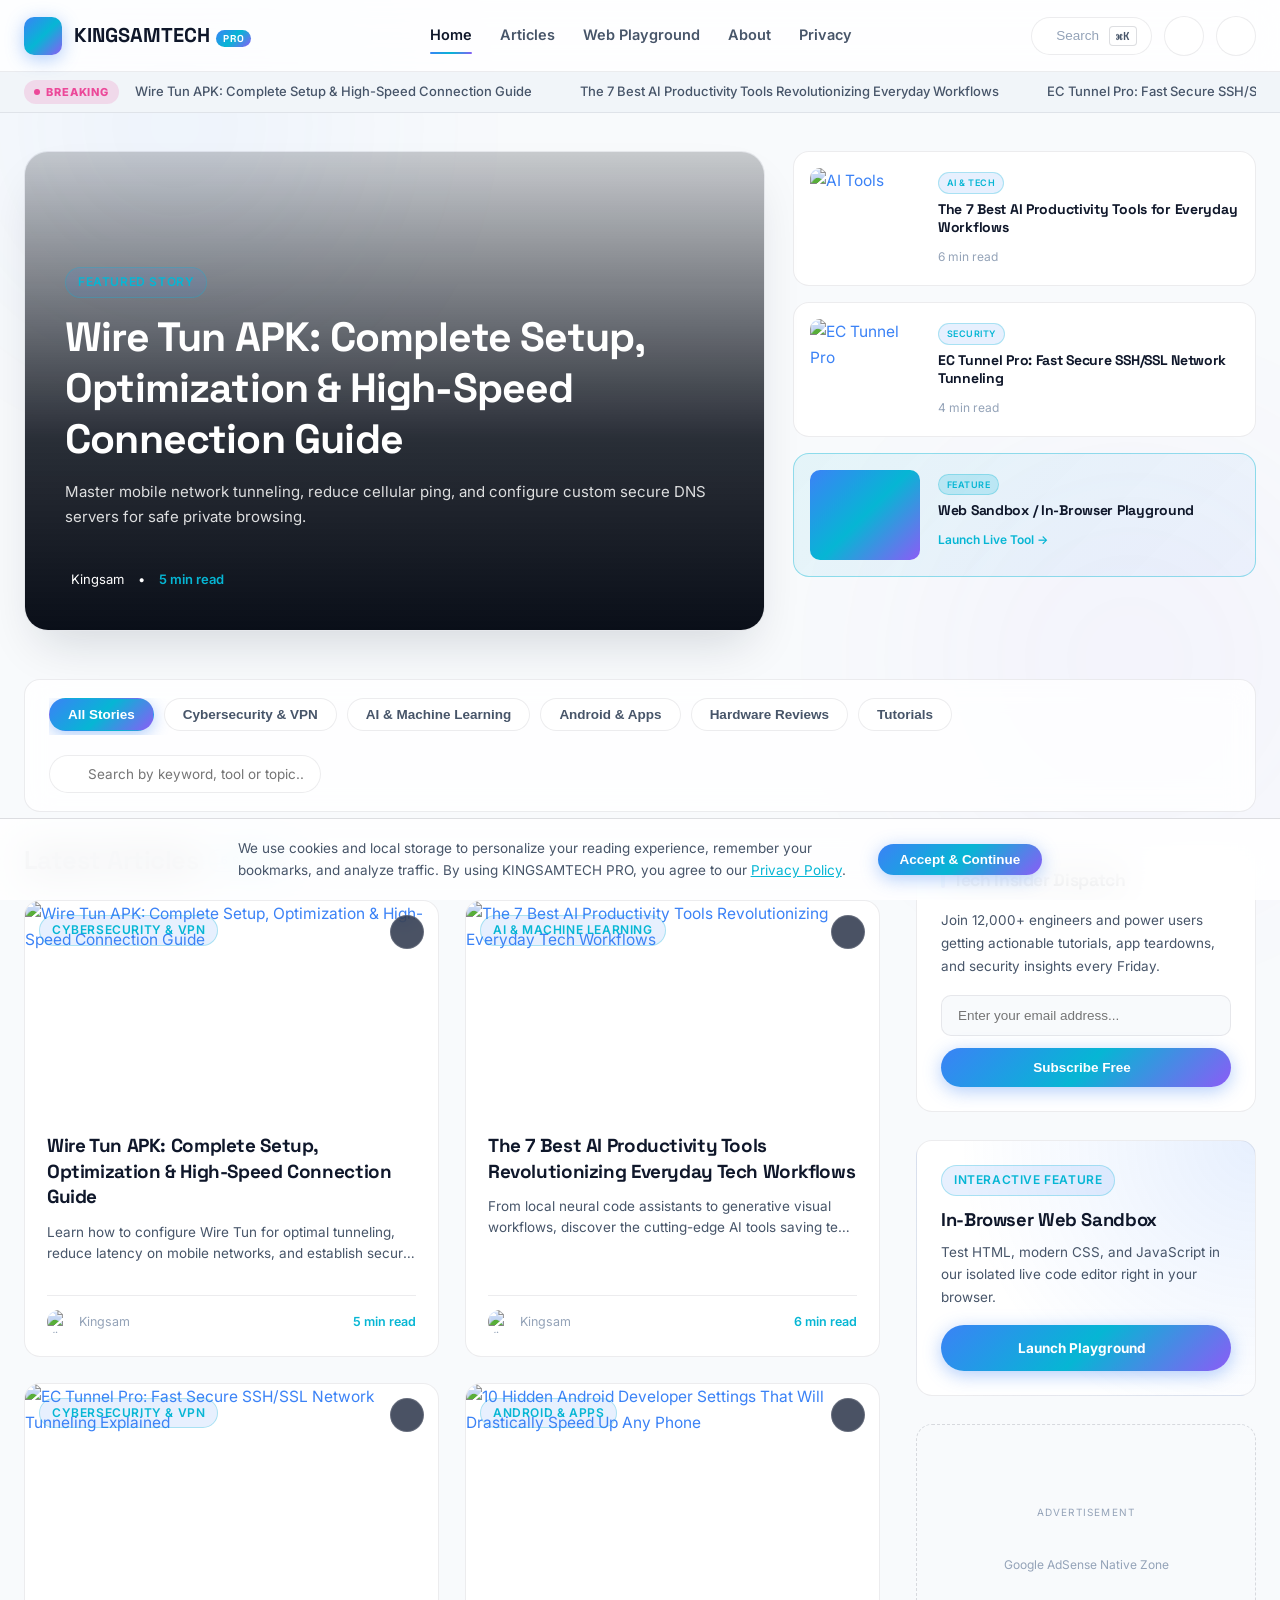
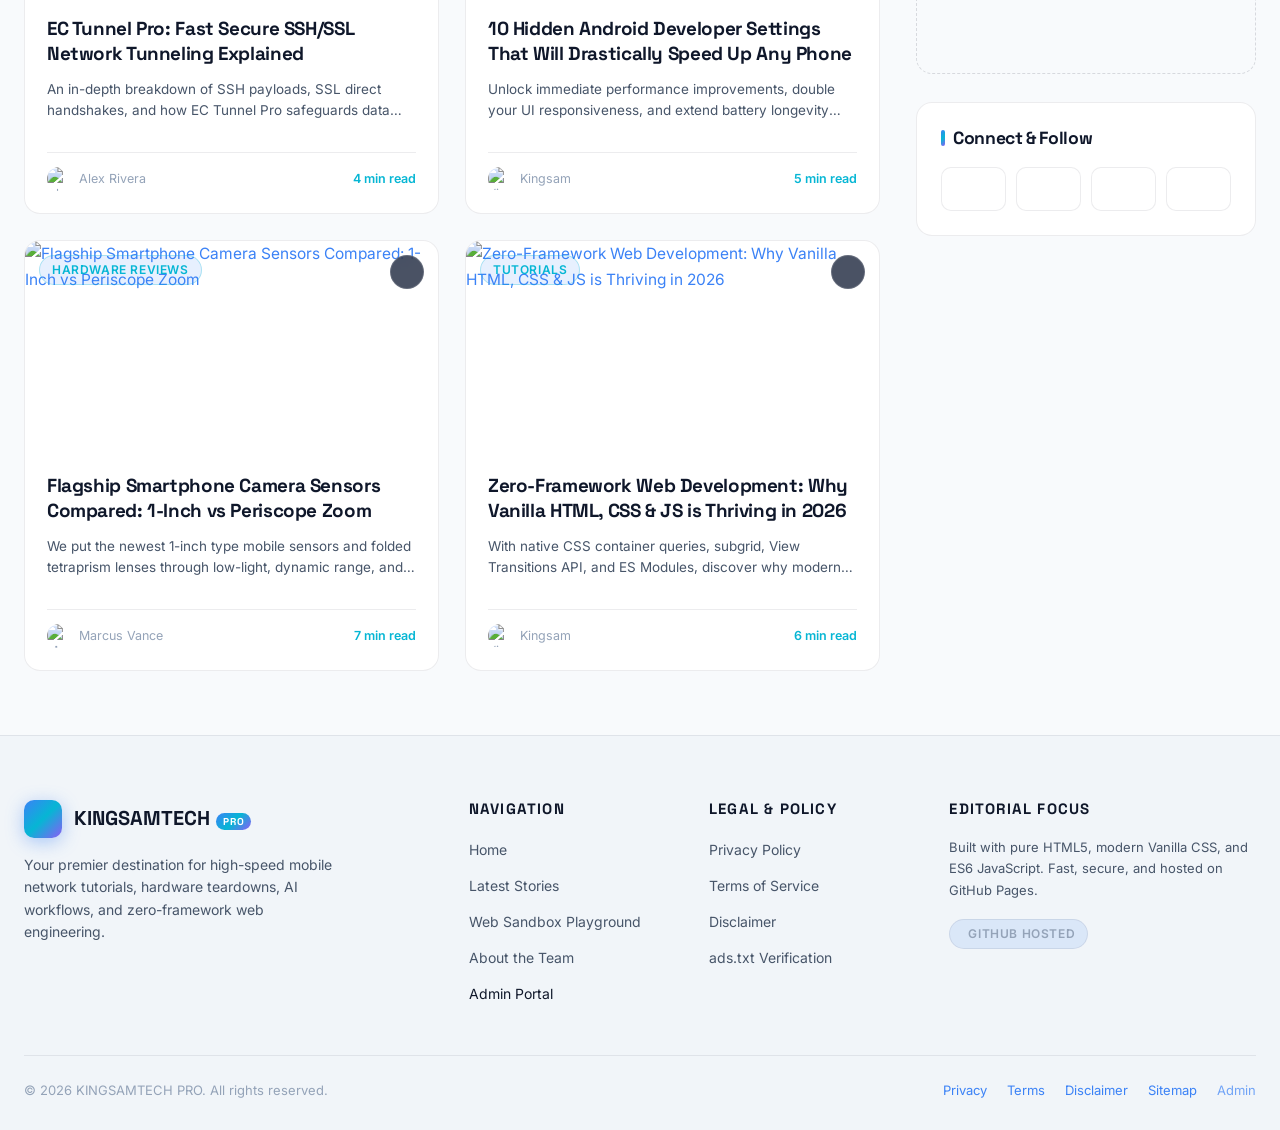
==== commit de90c6c8: "feat: Add professional password-protected Admin Dashboard with live preview & cloud sync" ====
--- a/index.html
+++ b/index.html
@@ -308,6 +308,7 @@
             <li><a href="index.html#stories">Latest Stories</a></li>
             <li><a href="playground.html">Web Sandbox Playground</a></li>
             <li><a href="about.html">About the Team</a></li>
+            <li><a href="admin.html" style="color: var(--color-primary);"><i class="ph ph-shield-check"></i> Admin Portal</a></li>
           </ul>
         </div>
 
@@ -336,11 +337,12 @@
         <div>
           &copy; <script>document.write(new Date().getFullYear())</script> KINGSAMTECH PRO. All rights reserved.
         </div>
-        <div style="display: flex; gap: 20px;">
+        <div style="display: flex; gap: 20px; align-items: center;">
           <a href="privacy.html">Privacy</a>
           <a href="terms.html">Terms</a>
           <a href="disclaimer.html">Disclaimer</a>
           <a href="sitemap.xml">Sitemap</a>
+          <a href="admin.html" title="Publisher Admin Portal" style="opacity: 0.7; font-size: 13px;"><i class="ph ph-lock-key"></i> Admin</a>
         </div>
       </div>
     </div>
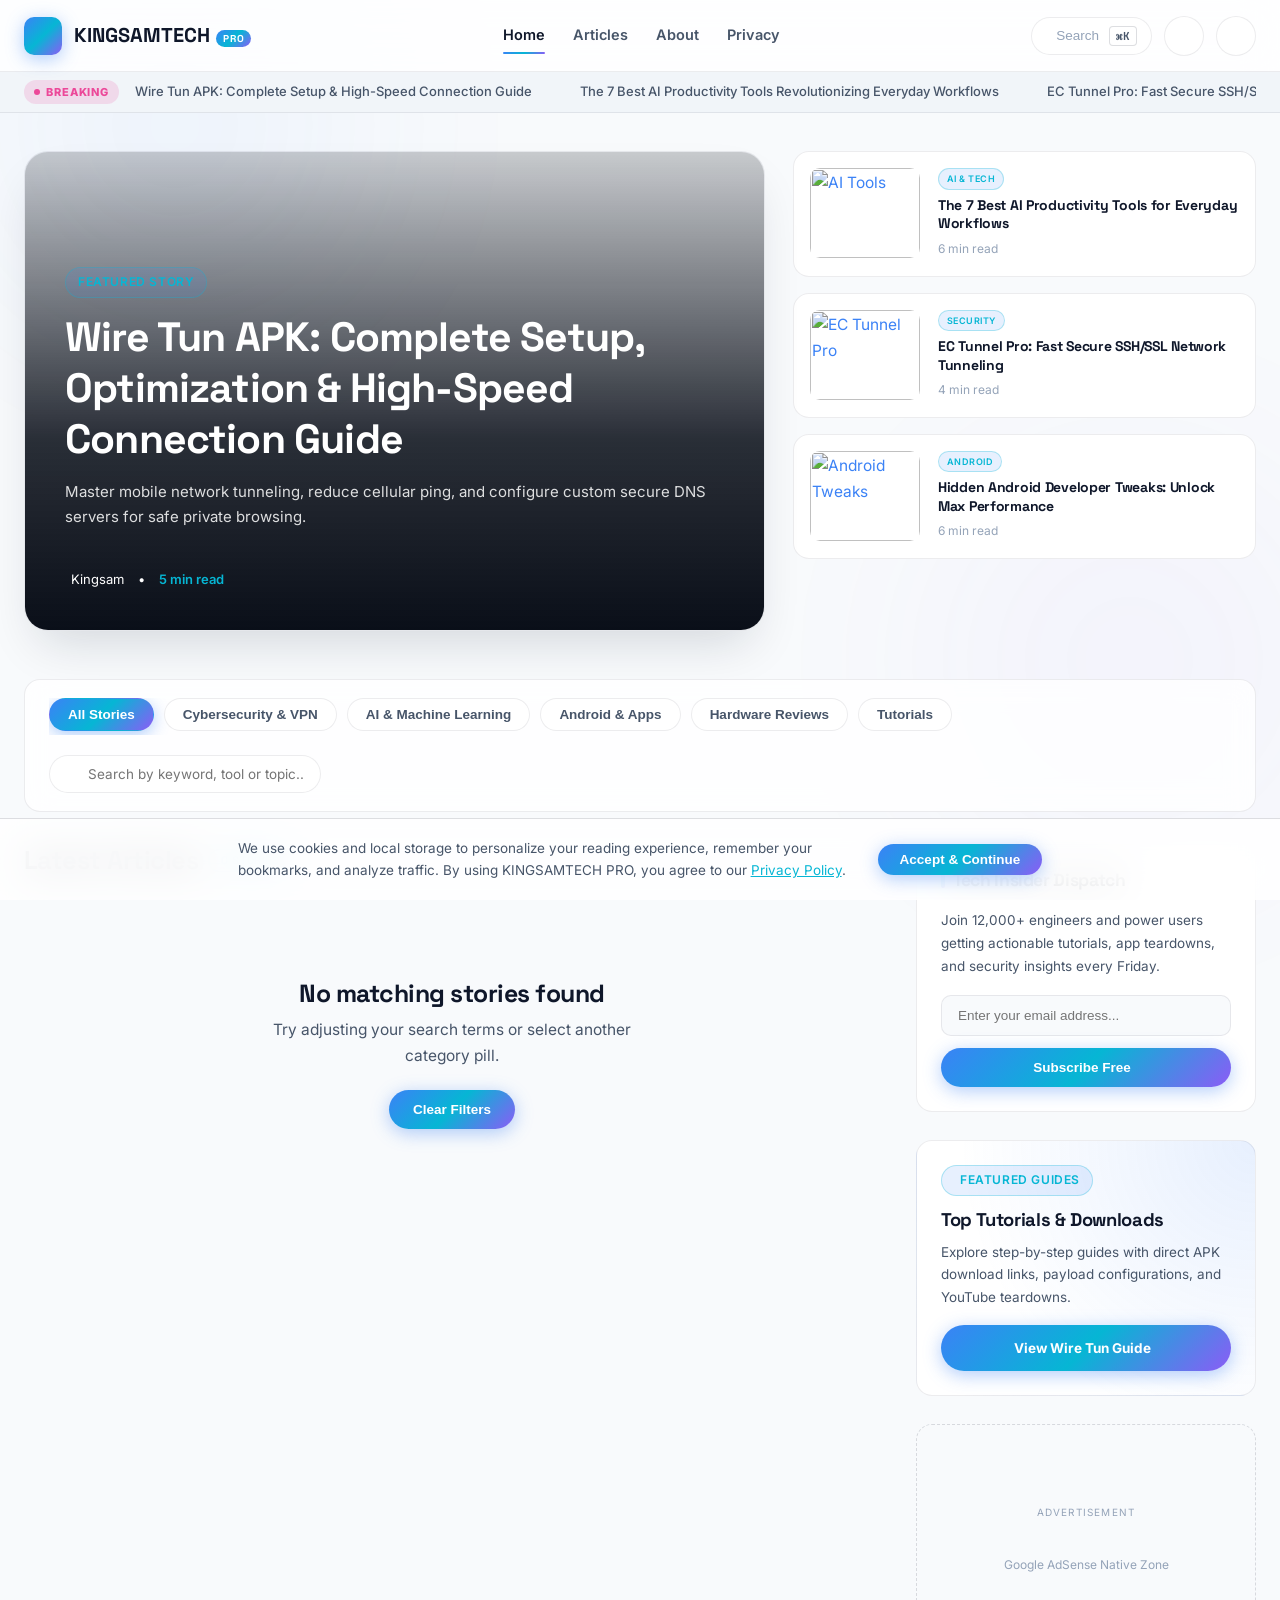
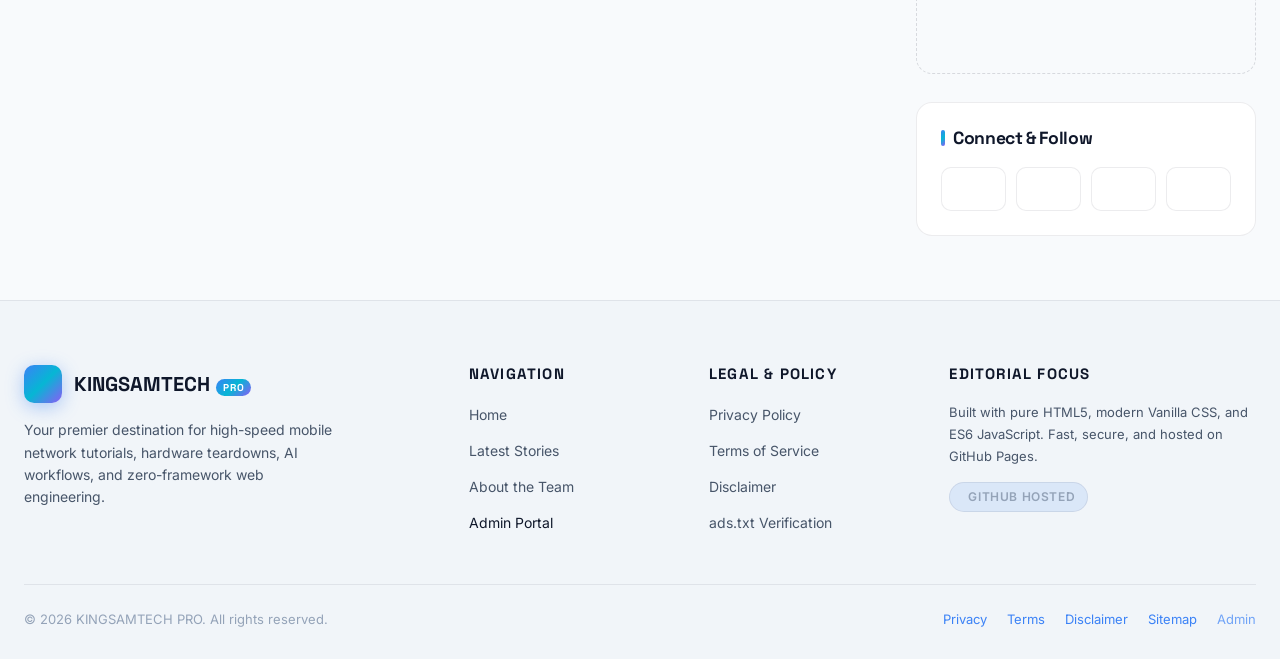
==== commit 6d65c45a: "feat: Remove playground, add rich media suite (YouTube, Downloads, Videos, Links), and fix theme fli" ====
--- a/index.html
+++ b/index.html
@@ -1,6 +1,11 @@
-<!DOCTYPE html>
-<html lang="en" data-theme="dark">
+<html lang="en">
 <head>
+  <script>
+    (function() {
+      var t = localStorage.getItem('kingsamtech_theme') || localStorage.getItem('theme') || 'dark';
+      document.documentElement.setAttribute('data-theme', t);
+    })();
+  </script>
   <meta charset="UTF-8"/>
   <meta name="viewport" content="width=device-width, initial-scale=1.0"/>
   <title>KINGSAMTECH PRO — Modern Tech News, Reviews &amp; Tutorials</title>
@@ -43,9 +48,6 @@
       <nav class="nav-menu">
         <a href="index.html" class="nav-link active">Home</a>
         <a href="index.html#stories" class="nav-link">Articles</a>
-        <a href="playground.html" class="nav-link">
-          <i class="ph ph-browsers" style="vertical-align: -1px;"></i> Web Playground
-        </a>
         <a href="about.html" class="nav-link">About</a>
         <a href="privacy.html" class="nav-link">Privacy</a>
       </nav>
@@ -88,11 +90,11 @@
       </button>
     </div>
     <div style="display: flex; flex-direction: column; gap: 14px; font-size: 16px; font-weight: 600;">
-      <a href="index.html" style="color: var(--text-primary);">Home</a>
-      <a href="index.html#stories" style="color: var(--text-secondary);">Latest Stories</a>
-      <a href="playground.html" style="color: var(--accent-cyan);"><i class="ph ph-browsers"></i> Web Playground</a>
-      <a href="about.html" style="color: var(--text-secondary);">About Us</a>
-      <a href="privacy.html" style="color: var(--text-secondary);">Privacy Policy</a>
+      <a href="index.html" class="active"><i class="ph ph-house"></i> Home</a>
+      <a href="index.html#stories"><i class="ph ph-article"></i> Latest Articles</a>
+      <a href="about.html"><i class="ph ph-info"></i> About the Author</a>
+      <a href="privacy.html"><i class="ph ph-shield"></i> Privacy Policy</a>
+      <a href="admin.html" style="color: var(--color-primary);"><i class="ph ph-shield-check"></i> Admin Portal</a>
     </div>
   </div>
 
@@ -108,7 +110,7 @@
           <a href="article.html?id=wire-tun-vpn-guide">Wire Tun APK: Complete Setup &amp; High-Speed Connection Guide</a>
           <a href="article.html?id=top-ai-productivity-tools-2026">The 7 Best AI Productivity Tools Revolutionizing Everyday Workflows</a>
           <a href="article.html?id=ec-tunnel-pro-setup">EC Tunnel Pro: Fast Secure SSH/SSL Network Tunneling Explained</a>
-          <a href="playground.html">Try our new In-Browser Web Sandbox Playground!</a>
+          <a href="article.html?id=wire-tun-vpn-guide">⚡ Follow our high-speed Wire Tun APK setup &amp; latency guide!</a>
         </div>
       </div>
     </div>
@@ -158,14 +160,14 @@
             </div>
           </a>
 
-          <a href="playground.html" class="hero-side-card" style="border-color: rgba(6, 182, 212, 0.4); background: linear-gradient(135deg, rgba(6, 182, 212, 0.08), rgba(59, 130, 246, 0.05));">
-            <div class="hero-thumb-wrap" style="background: var(--grad-primary); display: flex; align-items: center; justify-content: center; color: #fff; font-size: 32px;">
-              <i class="ph ph-browsers"></i>
+          <a href="article.html?id=hidden-android-developer-tweaks" class="hero-side-card">
+            <div class="hero-thumb-wrap">
+              <img src="https://images.unsplash.com/photo-1512941937669-90a1b58e7e9c?auto=format&fit=crop&w=300&q=80" alt="Android Tweaks"/>
             </div>
             <div>
-              <span class="badge" style="font-size: 9px; padding: 2px 8px; margin-bottom: 6px; background: rgba(6, 182, 212, 0.2);">Feature</span>
-              <h4 style="font-size: 14px; line-height: 1.35; margin-bottom: 6px;">Web Sandbox / In-Browser Playground</h4>
-              <span style="font-size: 12px; color: var(--accent-cyan); font-weight: 600;">Launch Live Tool &rarr;</span>
+              <span class="badge" style="font-size: 9px; padding: 2px 8px; margin-bottom: 6px;">Android</span>
+              <h4 style="font-size: 14px; line-height: 1.35; margin-bottom: 6px;">Hidden Android Developer Tweaks: Unlock Max Performance</h4>
+              <span style="font-size: 12px; color: var(--text-muted);"><i class="ph ph-clock"></i> 6 min read</span>
             </div>
           </a>
         </div>
@@ -229,16 +231,16 @@
         </form>
       </div>
 
-      <!-- In-Browser Sandbox Promo -->
+      <!-- Top Tech Tutorials & Downloads Widget -->
       <div class="widget-card" style="background: radial-gradient(circle at top right, rgba(59,130,246,0.12), transparent 70%), var(--bg-surface);">
-        <span class="badge" style="margin-bottom: 12px;">Interactive Feature</span>
-        <h3 style="font-size: 1.15rem; margin-bottom: 10px;">In-Browser Web Sandbox</h3>
+        <span class="badge" style="margin-bottom: 12px;"><i class="ph ph-download-simple"></i> Featured Guides</span>
+        <h3 style="font-size: 1.15rem; margin-bottom: 10px;">Top Tutorials &amp; Downloads</h3>
         <p style="font-size: 13.5px; color: var(--text-secondary); margin-bottom: 16px;">
-          Test HTML, modern CSS, and JavaScript in our isolated live code editor right in your browser.
+          Explore step-by-step guides with direct APK download links, payload configurations, and YouTube teardowns.
         </p>
-        <a href="playground.html" class="btn-primary" style="display: inline-flex; width: 100%; text-decoration: none;">
-          <span>Launch Playground</span>
-          <i class="ph ph-browsers"></i>
+        <a href="article.html?id=wire-tun-vpn-guide" class="btn-primary" style="display: inline-flex; width: 100%; text-decoration: none;">
+          <span>View Wire Tun Guide</span>
+          <i class="ph ph-arrow-right"></i>
         </a>
       </div>
 
@@ -306,7 +308,6 @@
           <ul class="footer-links">
             <li><a href="index.html">Home</a></li>
             <li><a href="index.html#stories">Latest Stories</a></li>
-            <li><a href="playground.html">Web Sandbox Playground</a></li>
             <li><a href="about.html">About the Team</a></li>
             <li><a href="admin.html" style="color: var(--color-primary);"><i class="ph ph-shield-check"></i> Admin Portal</a></li>
           </ul>
--- a/assets/css/style.css
+++ b/assets/css/style.css
@@ -102,7 +102,7 @@
   line-height: 1.68;
   font-size: 15.5px;
   overflow-x: hidden;
-  transition: background-color var(--trans-slow), color var(--trans-slow);
+  transition: background-color 0.15s ease, color 0.15s ease;
   position: relative;
   min-height: 100vh;
 }
--- a/assets/css/components.css
+++ b/assets/css/components.css
@@ -1028,3 +1028,244 @@
   .hero-main-card { min-height: 380px; padding: 24px; }
   .footer-grid { grid-template-columns: 1fr; }
 }
+
+/* ============================================================
+   11. Rich Tech Blog Media Components
+   YouTube Embeds, HTML5 Videos, Download Cards, External Links
+   ============================================================ */
+
+/* 1. Responsive YouTube Video Embed */
+.video-embed-container {
+  position: relative;
+  width: 100%;
+  padding-bottom: 56.25%; /* 16:9 Aspect Ratio */
+  height: 0;
+  overflow: hidden;
+  border-radius: var(--radius-md);
+  margin: 32px 0;
+  box-shadow: var(--shadow-md);
+  border: 1px solid var(--border-medium);
+  background: #000;
+}
+
+.video-embed-container iframe {
+  position: absolute;
+  top: 0;
+  left: 0;
+  width: 100%;
+  height: 100%;
+  border: 0;
+  border-radius: var(--radius-md);
+}
+
+/* 2. HTML5 Web Video Player Card */
+.html5-video-card {
+  border-radius: var(--radius-md);
+  overflow: hidden;
+  margin: 32px 0;
+  border: 1px solid var(--border-medium);
+  background: #000;
+  box-shadow: var(--shadow-md);
+}
+
+.html5-video-card video {
+  width: 100%;
+  display: block;
+  max-height: 520px;
+  background: #000;
+}
+
+.html5-video-caption {
+  padding: 12px 18px;
+  font-size: 13px;
+  color: var(--text-muted);
+  background: var(--bg-surface);
+  border-top: 1px solid var(--border-subtle);
+  display: flex;
+  align-items: center;
+  gap: 8px;
+}
+
+/* 3. Professional Tech Download Card / Box */
+.download-card {
+  background: linear-gradient(135deg, rgba(59, 130, 246, 0.08) 0%, rgba(6, 182, 212, 0.05) 100%), var(--bg-surface-elevated);
+  border: 1px solid rgba(6, 182, 212, 0.3);
+  border-radius: var(--radius-md);
+  padding: 24px;
+  margin: 36px 0;
+  box-shadow: var(--shadow-md);
+  position: relative;
+  overflow: hidden;
+}
+
+.download-card::before {
+  content: '';
+  position: absolute;
+  top: 0;
+  left: 0;
+  width: 4px;
+  height: 100%;
+  background: var(--grad-primary);
+}
+
+.download-card-header {
+  display: flex;
+  align-items: center;
+  justify-content: space-between;
+  gap: 16px;
+  flex-wrap: wrap;
+  margin-bottom: 18px;
+}
+
+.download-card-info {
+  display: flex;
+  align-items: center;
+  gap: 16px;
+}
+
+.download-file-icon {
+  width: 54px;
+  height: 54px;
+  border-radius: 12px;
+  background: var(--grad-primary);
+  display: flex;
+  align-items: center;
+  justify-content: center;
+  color: #fff;
+  font-size: 26px;
+  box-shadow: 0 4px 15px rgba(6, 182, 212, 0.3);
+  flex-shrink: 0;
+}
+
+.download-meta-title {
+  font-family: var(--font-heading);
+  font-size: 19px;
+  font-weight: 700;
+  color: var(--text-primary);
+  margin-bottom: 6px;
+  line-height: 1.3;
+}
+
+.download-meta-badges {
+  display: flex;
+  align-items: center;
+  gap: 8px;
+  flex-wrap: wrap;
+}
+
+.download-badge {
+  font-size: 11px;
+  font-weight: 600;
+  padding: 3px 8px;
+  border-radius: 4px;
+  background: rgba(255, 255, 255, 0.08);
+  color: var(--text-secondary);
+}
+
+[data-theme="light"] .download-badge {
+  background: rgba(15, 23, 42, 0.07);
+  color: var(--text-primary);
+}
+
+.download-badge.verified {
+  background: rgba(16, 185, 129, 0.15);
+  color: var(--accent-emerald);
+  border: 1px solid rgba(16, 185, 129, 0.3);
+}
+
+.download-actions-row {
+  display: flex;
+  align-items: center;
+  justify-content: space-between;
+  gap: 16px;
+  flex-wrap: wrap;
+  margin-top: 18px;
+  padding-top: 18px;
+  border-top: 1px solid var(--border-subtle);
+}
+
+.btn-download-primary {
+  background: var(--grad-primary);
+  color: #ffffff !important;
+  padding: 12px 26px;
+  border-radius: var(--radius-sm);
+  font-weight: 700;
+  font-size: 14.5px;
+  text-decoration: none;
+  display: inline-flex;
+  align-items: center;
+  gap: 8px;
+  box-shadow: 0 4px 20px rgba(6, 182, 212, 0.35);
+  transition: transform var(--trans-fast), box-shadow var(--trans-fast);
+}
+
+.btn-download-primary:hover {
+  transform: translateY(-2px);
+  box-shadow: 0 8px 25px rgba(6, 182, 212, 0.5);
+  color: #ffffff !important;
+}
+
+.download-mirrors-list {
+  display: flex;
+  align-items: center;
+  gap: 14px;
+  font-size: 13px;
+  color: var(--text-muted);
+}
+
+.download-mirrors-list a {
+  color: var(--accent-cyan);
+  text-decoration: underline;
+  text-underline-offset: 3px;
+  font-weight: 600;
+}
+
+.download-mirrors-list a:hover {
+  color: var(--accent-blue);
+}
+
+/* 4. External Links with Icon */
+.external-link {
+  color: var(--accent-cyan);
+  font-weight: 600;
+  text-decoration: underline;
+  text-underline-offset: 3px;
+  display: inline-flex;
+  align-items: center;
+  gap: 3px;
+}
+
+.external-link::after {
+  content: '↗';
+  font-size: 11px;
+  font-weight: 800;
+}
+
+.external-link:hover {
+  color: var(--accent-blue);
+}
+
+/* 5. Article Figure & Captions */
+.article-figure {
+  margin: 32px 0;
+  border-radius: var(--radius-md);
+  overflow: hidden;
+  border: 1px solid var(--border-medium);
+  box-shadow: var(--shadow-md);
+}
+
+.article-figure img {
+  width: 100%;
+  display: block;
+  max-height: 500px;
+  object-fit: cover;
+}
+
+.article-figure figcaption {
+  padding: 10px 18px;
+  font-size: 13px;
+  color: var(--text-muted);
+  background: var(--bg-surface);
+  border-top: 1px solid var(--border-subtle);
+  text-align: center;
+}
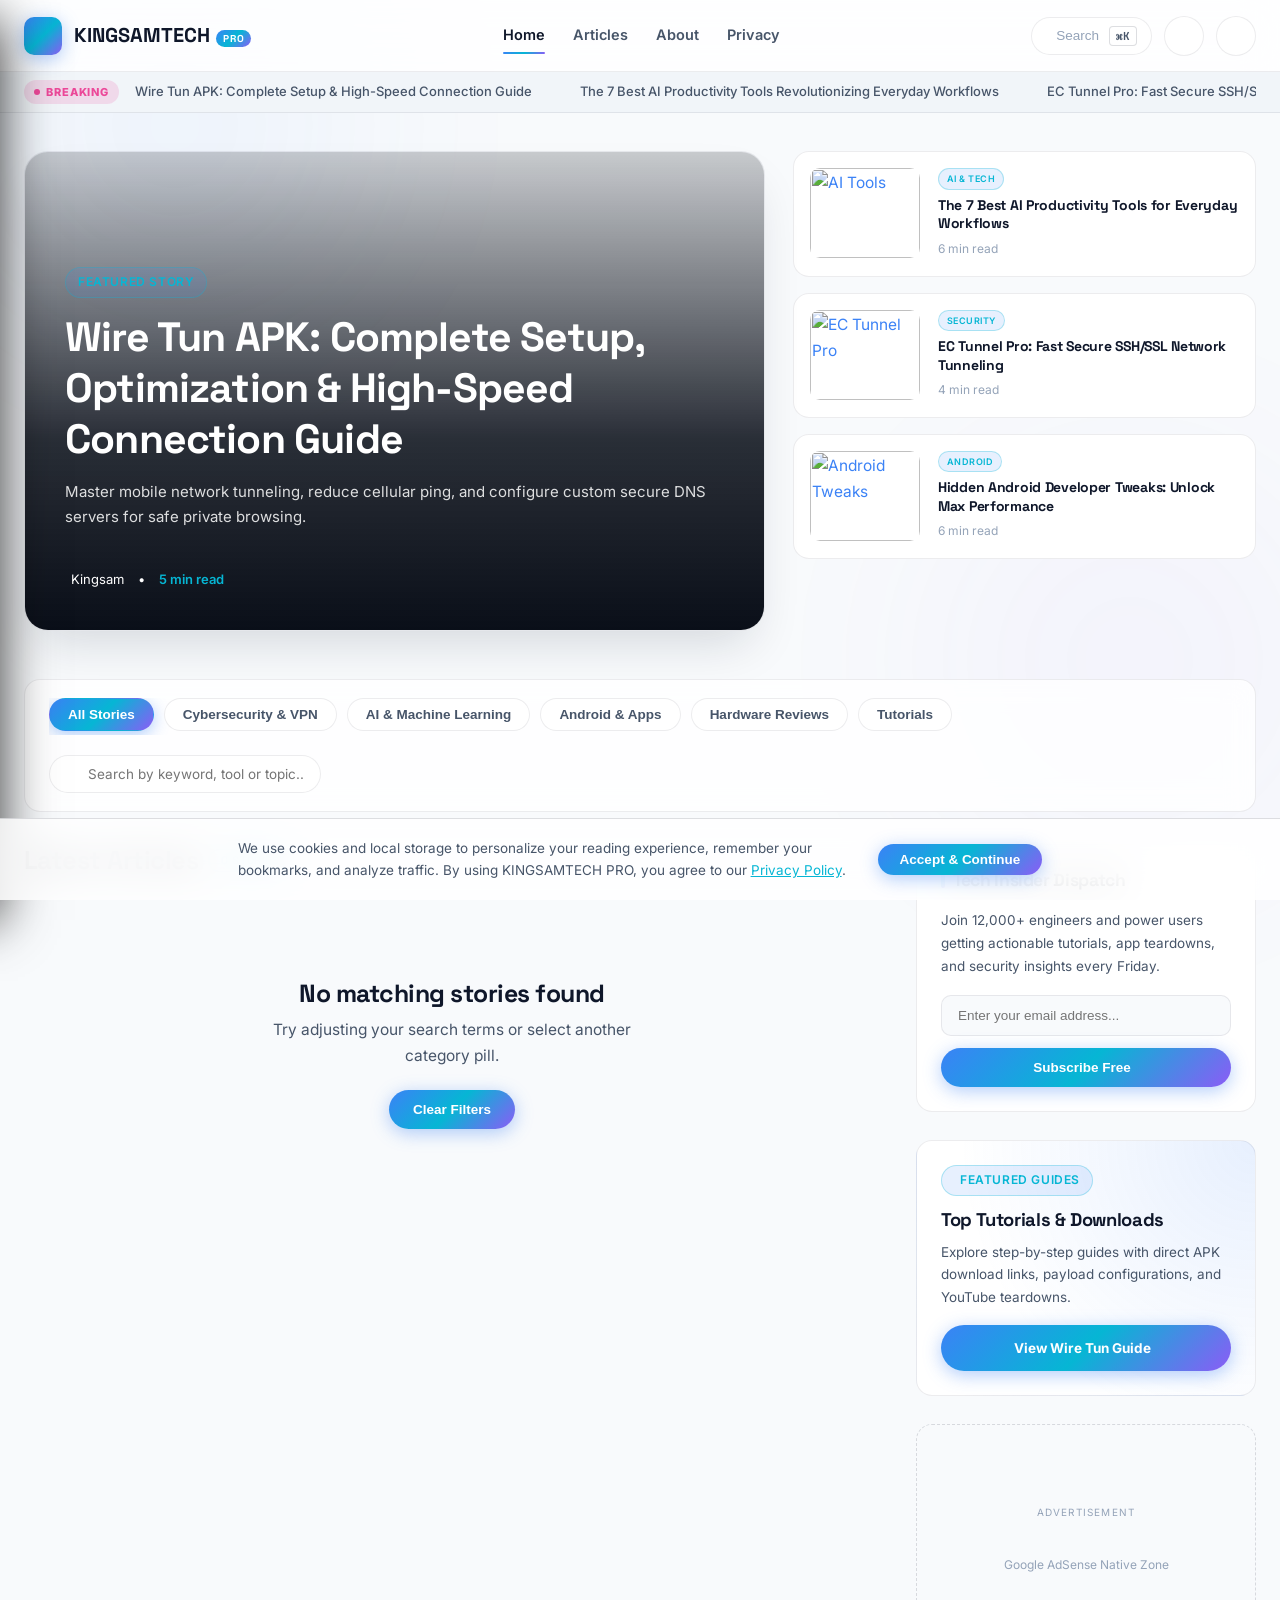
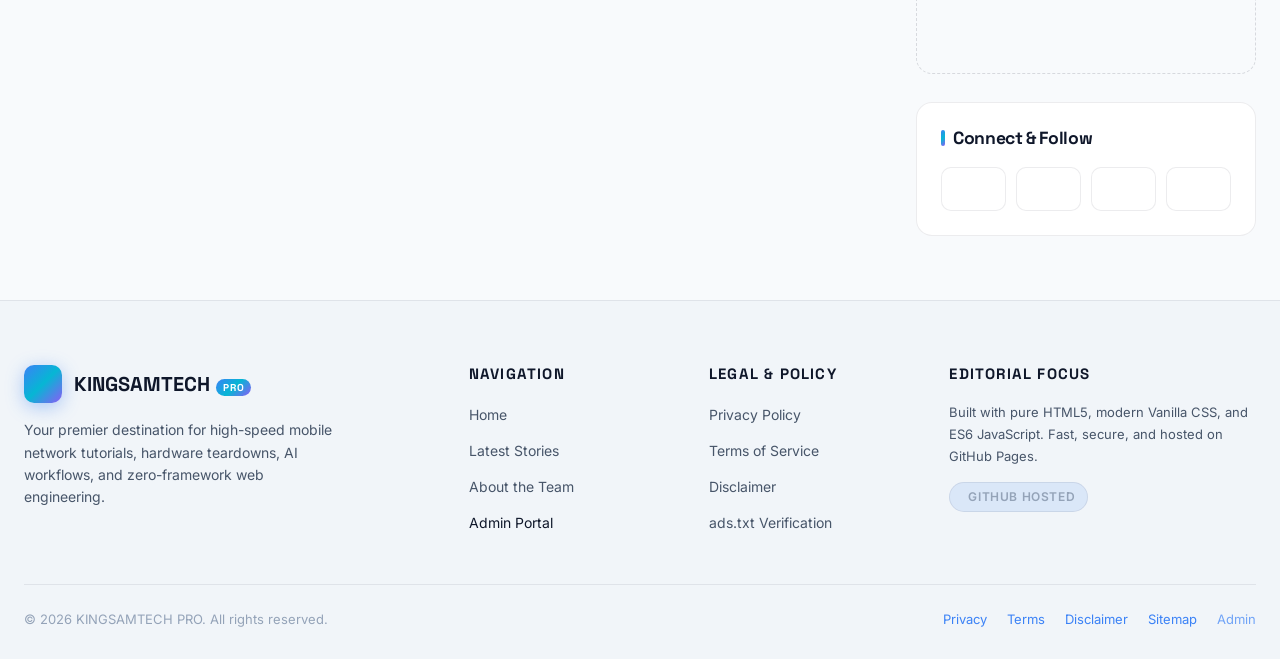
==== commit c12d087c: "fix: Resolve mobile navigation drawer toggle and add universal mobile menu support" ====
--- a/index.html
+++ b/index.html
@@ -81,20 +81,28 @@
   </header>
 
   <!-- Mobile Drawer Backdrop & Drawer -->
-  <div id="drawer-backdrop" style="position: fixed; inset: 0; background: rgba(0,0,0,0.7); z-index: 2050; opacity: 0; visibility: hidden; transition: all 0.3s;"></div>
-  <div id="mobile-drawer" style="position: fixed; top: 0; left: 0; width: 280px; height: 100vh; background: var(--bg-surface-elevated); z-index: 2100; transform: translateX(-100%); transition: transform 0.3s ease; padding: 24px; display: flex; flex-direction: column; gap: 20px;">
-    <div style="display: flex; align-items: center; justify-content: space-between;">
-      <span style="font-weight: 800; font-family: var(--font-heading);">MENU</span>
-      <button id="mobile-drawer-close" style="background: none; border: none; color: var(--text-primary); font-size: 20px; cursor: pointer;">
+  <div id="drawer-backdrop" class="drawer-backdrop"></div>
+  <div id="mobile-drawer" class="mobile-drawer">
+    <div class="drawer-header">
+      <div class="drawer-brand-title">
+        <i class="ph ph-cpu" style="color: var(--accent-cyan); font-size: 20px;"></i>
+        <span>KINGSAMTECH<span class="brand-pro" style="margin-left: 4px;">PRO</span></span>
+      </div>
+      <button class="drawer-close-btn" id="mobile-drawer-close" aria-label="Close Menu">
         <i class="ph ph-x"></i>
       </button>
     </div>
-    <div style="display: flex; flex-direction: column; gap: 14px; font-size: 16px; font-weight: 600;">
-      <a href="index.html" class="active"><i class="ph ph-house"></i> Home</a>
-      <a href="index.html#stories"><i class="ph ph-article"></i> Latest Articles</a>
-      <a href="about.html"><i class="ph ph-info"></i> About the Author</a>
-      <a href="privacy.html"><i class="ph ph-shield"></i> Privacy Policy</a>
-      <a href="admin.html" style="color: var(--color-primary);"><i class="ph ph-shield-check"></i> Admin Portal</a>
+    <div class="drawer-nav-list">
+      <a href="index.html" class="drawer-nav-item active"><i class="ph ph-house"></i> Home</a>
+      <a href="index.html#stories" class="drawer-nav-item"><i class="ph ph-article"></i> Latest Articles</a>
+      <a href="about.html" class="drawer-nav-item"><i class="ph ph-info"></i> About Us</a>
+      <a href="privacy.html" class="drawer-nav-item"><i class="ph ph-shield"></i> Privacy Policy</a>
+      <a href="terms.html" class="drawer-nav-item"><i class="ph ph-file-text"></i> Terms of Service</a>
+      <a href="disclaimer.html" class="drawer-nav-item"><i class="ph ph-warning-circle"></i> Disclaimer</a>
+      <a href="admin.html" class="drawer-nav-item" style="color: var(--accent-cyan);"><i class="ph ph-shield-check"></i> Admin Portal</a>
+    </div>
+    <div class="drawer-footer">
+      &copy; 2026 KINGSAMTECH PRO
     </div>
   </div>
 
@@ -338,7 +346,7 @@
         <div>
           &copy; <script>document.write(new Date().getFullYear())</script> KINGSAMTECH PRO. All rights reserved.
         </div>
-        <div style="display: flex; gap: 20px; align-items: center;">
+        <div class="sub-footer-links" style="display: flex; gap: 20px; align-items: center;">
           <a href="privacy.html">Privacy</a>
           <a href="terms.html">Terms</a>
           <a href="disclaimer.html">Disclaimer</a>
--- a/assets/css/style.css
+++ b/assets/css/style.css
@@ -198,11 +198,41 @@
   background: var(--accent-blue);
 }
 
-/* Utility Classes */
+/* Responsive Global Reset & Containers */
 .container {
+  width: 100%;
   max-width: var(--container-max);
   margin: 0 auto;
-  padding: 0 24px;
+  padding: 0 clamp(14px, 3.5vw, 24px);
+}
+
+/* Global Media & Content Overflow Protection */
+img, video, canvas, svg {
+  max-width: 100%;
+  height: auto;
+}
+
+iframe {
+  max-width: 100%;
+  border: 0;
+}
+
+table {
+  width: 100%;
+  max-width: 100%;
+  border-collapse: collapse;
+  display: block;
+  overflow-x: auto;
+  -webkit-overflow-scrolling: touch;
+}
+
+pre, code {
+  max-width: 100%;
+}
+
+/* Smooth Tap Targets */
+button, a, input, select {
+  -webkit-tap-highlight-color: transparent;
 }
 
 .gradient-text {
--- a/assets/css/components.css
+++ b/assets/css/components.css
@@ -182,6 +182,137 @@
 
 .mobile-menu-btn {
   display: none;
+}
+
+/* ---------- Mobile Navigation Drawer & Backdrop ---------- */
+.drawer-backdrop,
+#drawer-backdrop {
+  position: fixed;
+  inset: 0;
+  background: rgba(2, 6, 18, 0.75);
+  backdrop-filter: blur(8px);
+  -webkit-backdrop-filter: blur(8px);
+  z-index: 2500;
+  opacity: 0;
+  visibility: hidden;
+  pointer-events: none;
+  transition: opacity 0.3s ease, visibility 0.3s ease;
+}
+
+.drawer-backdrop.show,
+#drawer-backdrop.show {
+  opacity: 1 !important;
+  visibility: visible !important;
+  pointer-events: auto !important;
+}
+
+.mobile-drawer,
+#mobile-drawer {
+  position: fixed;
+  top: 0;
+  left: 0;
+  width: min(300px, 85vw);
+  height: 100vh;
+  height: 100dvh;
+  background: var(--bg-surface-elevated, #0e1830);
+  border-right: 1px solid var(--border-medium, rgba(255, 255, 255, 0.12));
+  box-shadow: 0 20px 50px rgba(0, 0, 0, 0.8);
+  z-index: 2600;
+  transform: translateX(-100%);
+  transition: transform 0.35s cubic-bezier(0.22, 1, 0.36, 1);
+  padding: 24px 20px;
+  display: flex;
+  flex-direction: column;
+  gap: 20px;
+  overflow-y: auto;
+}
+
+.mobile-drawer.open,
+#mobile-drawer.open {
+  transform: translateX(0) !important;
+}
+
+.drawer-header {
+  display: flex;
+  align-items: center;
+  justify-content: space-between;
+  padding-bottom: 16px;
+  border-bottom: 1px solid var(--border-subtle);
+}
+
+.drawer-brand-title {
+  font-family: var(--font-heading);
+  font-weight: 800;
+  font-size: 16px;
+  color: var(--text-primary);
+  display: flex;
+  align-items: center;
+  gap: 8px;
+}
+
+.drawer-close-btn,
+#mobile-drawer-close {
+  width: 36px;
+  height: 36px;
+  border-radius: 50%;
+  background: var(--bg-surface);
+  border: 1px solid var(--border-subtle);
+  color: var(--text-primary);
+  display: flex;
+  align-items: center;
+  justify-content: center;
+  font-size: 18px;
+  cursor: pointer;
+  transition: all var(--trans-fast);
+}
+
+.drawer-close-btn:hover,
+#mobile-drawer-close:hover {
+  background: var(--bg-surface-elevated);
+  color: var(--accent-cyan);
+}
+
+.drawer-nav-list {
+  display: flex;
+  flex-direction: column;
+  gap: 6px;
+}
+
+.drawer-nav-item,
+.mobile-drawer a {
+  display: flex;
+  align-items: center;
+  gap: 12px;
+  padding: 12px 14px;
+  border-radius: var(--radius-sm);
+  color: var(--text-secondary);
+  text-decoration: none;
+  font-size: 15px;
+  font-weight: 600;
+  transition: all var(--trans-fast);
+}
+
+.drawer-nav-item i,
+.mobile-drawer a i {
+  font-size: 20px;
+  color: var(--accent-cyan);
+}
+
+.drawer-nav-item:hover,
+.drawer-nav-item.active,
+.mobile-drawer a:hover,
+.mobile-drawer a.active {
+  background: rgba(59, 130, 246, 0.12);
+  color: var(--text-primary);
+}
+
+.drawer-footer {
+  margin-top: auto;
+  padding-top: 20px;
+  border-top: 1px solid var(--border-subtle);
+  font-size: 12px;
+  color: var(--text-muted);
+  text-align: center;
 }
 
 /* ---------- 2. Breaking Tech Ticker ---------- */
@@ -1014,19 +1145,386 @@
   gap: 14px;
 }
 
-/* Responsive Media Queries */
+.sub-footer-links {
+  display: flex;
+  align-items: center;
+  gap: 20px;
+  flex-wrap: wrap;
+}
+
+/* ============================================================
+   10. Comprehensive Multi-Device Responsive System
+   ============================================================ */
+
+/* Base helpers for static pages and articles */
+.related-articles-grid {
+  display: grid;
+  grid-template-columns: repeat(3, 1fr);
+  gap: 20px;
+}
+
+.about-pillars-grid {
+  display: grid;
+  grid-template-columns: 1fr 1fr;
+  gap: 20px;
+  margin: 24px 0 40px;
+}
+
+.about-founder-card {
+  display: flex;
+  gap: 24px;
+  align-items: center;
+  background: var(--bg-surface);
+  padding: 28px;
+  border-radius: var(--radius-md);
+  border: 1px solid var(--border-subtle);
+  margin-bottom: 40px;
+}
+
+.article-share-box {
+  margin: 48px 0;
+  padding: 24px;
+  border-radius: var(--radius-md);
+  background: var(--bg-surface);
+  border: 1px solid var(--border-subtle);
+  display: flex;
+  align-items: center;
+  justify-content: space-between;
+  flex-wrap: wrap;
+  gap: 16px;
+}
+
+/* Large Tablets & Small Laptops (max-width: 1080px) */
 @media (max-width: 1080px) {
-  .hero-grid { grid-template-columns: 1fr; }
-  .main-layout { grid-template-columns: 1fr; }
-  .footer-grid { grid-template-columns: 1fr 1fr; }
-}
-
+  .hero-grid {
+    grid-template-columns: 1fr;
+    gap: 24px;
+  }
+  .hero-main-card {
+    min-height: 420px;
+    padding: 32px 28px;
+  }
+  .hero-side-column {
+    display: grid;
+    grid-template-columns: repeat(3, 1fr);
+    gap: 16px;
+  }
+  .hero-side-card {
+    display: flex;
+    flex-direction: column;
+    gap: 12px;
+    padding: 14px;
+  }
+  .hero-thumb-wrap {
+    height: 120px;
+    width: 100%;
+  }
+  .main-layout {
+    grid-template-columns: 1fr !important;
+    gap: 40px;
+  }
+  .sidebar {
+    display: grid;
+    grid-template-columns: repeat(auto-fit, minmax(280px, 1fr));
+    gap: 24px;
+  }
+  .footer-grid {
+    grid-template-columns: 1.5fr 1fr 1fr;
+    gap: 32px;
+  }
+  .related-articles-grid {
+    grid-template-columns: repeat(3, 1fr);
+  }
+}
+
+/* Tablets & Netbooks (max-width: 960px) */
+@media (max-width: 960px) {
+  .nav-menu {
+    display: none;
+  }
+  .mobile-menu-btn {
+    display: flex;
+  }
+  .filter-bar {
+    flex-direction: column;
+    align-items: stretch;
+    gap: 16px;
+    padding: 16px 20px;
+  }
+  .search-input-wrap {
+    width: 100%;
+    min-width: 0;
+  }
+  .category-pills {
+    width: 100%;
+    -webkit-overflow-scrolling: touch;
+    padding-bottom: 6px;
+  }
+  .footer-grid {
+    grid-template-columns: 1fr 1fr;
+    gap: 28px;
+  }
+  .related-articles-grid {
+    grid-template-columns: repeat(2, 1fr);
+    gap: 16px;
+  }
+}
+
+/* Phablets & Portrait Tablets (max-width: 768px) */
 @media (max-width: 768px) {
-  .nav-menu { display: none; }
-  .mobile-menu-btn { display: flex; }
-  .posts-grid { grid-template-columns: 1fr; }
-  .hero-main-card { min-height: 380px; padding: 24px; }
-  .footer-grid { grid-template-columns: 1fr; }
+  :root {
+    --header-height: 64px;
+  }
+  .site-header {
+    height: 64px;
+  }
+  .hero-section {
+    padding: 20px 0 30px;
+  }
+  .hero-main-card {
+    min-height: 350px;
+    padding: 24px 20px;
+  }
+  .hero-side-column {
+    grid-template-columns: 1fr;
+    gap: 12px;
+  }
+  .hero-side-card {
+    display: grid;
+    grid-template-columns: 100px 1fr;
+    gap: 14px;
+    padding: 12px;
+  }
+  .hero-thumb-wrap {
+    height: 80px;
+  }
+  .posts-grid {
+    grid-template-columns: 1fr;
+    gap: 20px;
+  }
+  .sidebar {
+    display: flex;
+    flex-direction: column;
+    gap: 24px;
+  }
+  .kbd-shortcut {
+    display: none;
+  }
+  .about-pillars-grid {
+    grid-template-columns: 1fr !important;
+  }
+  .about-founder-card {
+    flex-direction: column;
+    text-align: center;
+  }
+}
+
+/* Standard Smartphones (max-width: 640px) */
+@media (max-width: 640px) {
+  .brand-logo {
+    font-size: 18px;
+    gap: 8px;
+  }
+  .brand-icon {
+    width: 34px;
+    height: 34px;
+    font-size: 18px;
+  }
+  .brand-pro {
+    font-size: 9px;
+    padding: 2px 5px;
+    margin-left: 2px;
+  }
+  .header-actions {
+    gap: 8px;
+  }
+  .search-trigger-btn {
+    width: 38px;
+    height: 38px;
+    padding: 0;
+    justify-content: center;
+    border-radius: 50%;
+  }
+  .search-trigger-btn span {
+    display: none;
+  }
+  .action-icon-btn {
+    width: 38px;
+    height: 38px;
+    font-size: 17px;
+  }
+  .ticker-track {
+    gap: 32px;
+  }
+  .hero-main-card {
+    min-height: 320px;
+    padding: 20px 16px;
+  }
+  .hero-main-card h1 {
+    font-size: clamp(1.35rem, 4.5vw, 1.85rem) !important;
+  }
+  .hero-side-card {
+    grid-template-columns: 80px 1fr;
+    gap: 12px;
+    padding: 10px;
+  }
+  .hero-thumb-wrap {
+    height: 70px;
+  }
+  .filter-bar {
+    padding: 12px 14px;
+    border-radius: var(--radius-sm);
+  }
+  .cat-pill {
+    padding: 6px 14px;
+    font-size: 12.5px;
+  }
+  .post-card .card-image-wrap {
+    height: 180px;
+  }
+  .card-content {
+    padding: 16px 14px;
+    gap: 10px;
+  }
+  .card-title {
+    font-size: 1.08rem;
+  }
+  .card-excerpt {
+    font-size: 13px;
+    -webkit-line-clamp: 2;
+  }
+  .card-meta {
+    font-size: 12px;
+    padding-top: 12px;
+  }
+  .footer-grid {
+    grid-template-columns: 1fr;
+    gap: 28px;
+  }
+  .sub-footer {
+    flex-direction: column;
+    align-items: center;
+    text-align: center;
+    gap: 14px;
+  }
+  .related-articles-grid {
+    grid-template-columns: 1fr;
+  }
+  /* Article specifics on mobile */
+  .article-body {
+    font-size: 15.5px;
+    line-height: 1.72;
+  }
+  .article-body h2 {
+    font-size: clamp(1.25rem, 3vw, 1.65rem);
+    margin: 30px 0 14px;
+  }
+  .article-body h3 {
+    font-size: clamp(1.1rem, 2.5vw, 1.35rem);
+    margin: 22px 0 10px;
+  }
+  .article-body pre {
+    padding: 14px 12px;
+    font-size: 13px;
+    margin: 20px 0;
+  }
+  .article-share-box {
+    flex-direction: column !important;
+    align-items: flex-start !important;
+    gap: 14px !important;
+    padding: 18px 16px !important;
+  }
+  .audio-reader-bar {
+    flex-wrap: wrap;
+    gap: 12px;
+    padding: 12px 14px;
+  }
+  .download-card {
+    padding: 18px 14px;
+    margin: 24px 0;
+  }
+  .download-card-header {
+    gap: 12px;
+  }
+  .download-file-icon {
+    width: 44px;
+    height: 44px;
+    font-size: 20px;
+  }
+  .download-meta-title {
+    font-size: 16px;
+  }
+  .download-actions-row {
+    flex-direction: column;
+    align-items: stretch;
+    gap: 14px;
+    margin-top: 14px;
+    padding-top: 14px;
+  }
+  .btn-download-primary {
+    width: 100%;
+    justify-content: center;
+    padding: 11px 20px;
+    font-size: 14px;
+  }
+  .download-mirrors-list {
+    justify-content: center;
+    flex-wrap: wrap;
+    gap: 8px;
+    font-size: 12px;
+  }
+  .palette-backdrop {
+    padding: 8vh 12px 12px;
+  }
+  .palette-modal {
+    width: 100%;
+    border-radius: var(--radius-md);
+  }
+  .cookie-banner {
+    padding: 14px 16px;
+    gap: 12px;
+  }
+  .cookie-banner button {
+    width: 100%;
+    justify-content: center;
+  }
+}
+
+/* Extra-Compact Screens (max-width: 380px) */
+@media (max-width: 380px) {
+  .brand-logo {
+    font-size: 16px;
+  }
+  .brand-pro {
+    display: none;
+  }
+  .header-actions {
+    gap: 5px;
+  }
+  .action-icon-btn {
+    width: 34px;
+    height: 34px;
+    font-size: 16px;
+  }
+  .search-trigger-btn {
+    width: 34px;
+    height: 34px;
+  }
+  .hero-main-card {
+    min-height: 280px;
+    padding: 16px 12px;
+  }
+  .hero-side-card {
+    grid-template-columns: 64px 1fr;
+    gap: 10px;
+    padding: 8px;
+  }
+  .hero-thumb-wrap {
+    height: 60px;
+  }
+  .post-card .card-image-wrap {
+    height: 160px;
+  }
 }
 
 /* ============================================================
